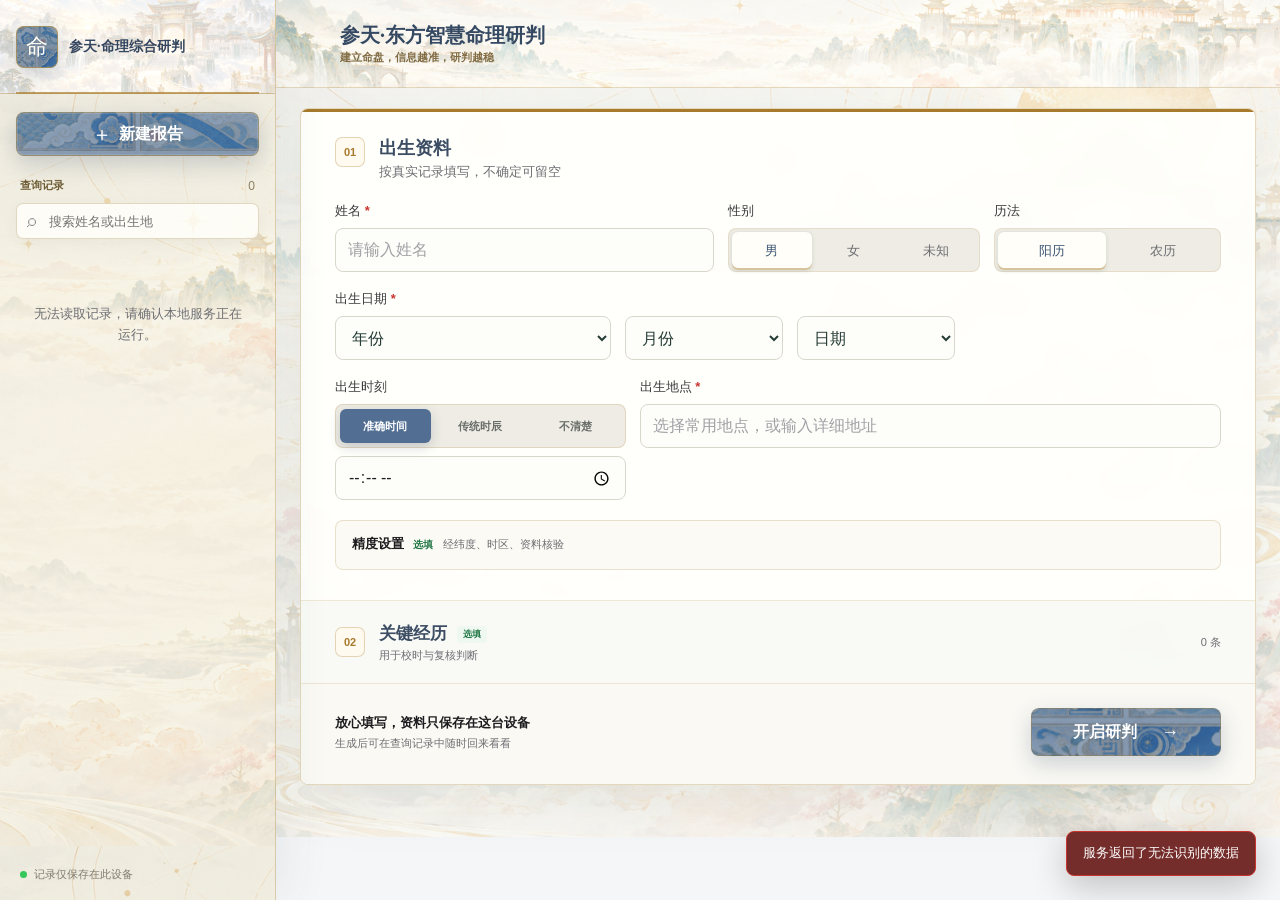
==== work/mingli-demo/index.html @ b6e47a75 "Turn the four report guides into brocade panels" ====
<!doctype html>
<html lang="zh-CN">
  <head>
    <meta charset="UTF-8" />
    <meta name="viewport" content="width=device-width, initial-scale=1.0" />
    <meta name="theme-color" content="#f7f5ee" />
    <title>参天 · 命理综合研判</title>
    <link rel="stylesheet" href="./styles.css?v=20260918-13" />
  </head>
  <body>
    <div class="app-shell">
      <aside class="history-sidebar" id="historySidebar" aria-label="查询记录">
        <div class="brand-row">
          <div class="brand-mark" aria-hidden="true">命</div>
          <strong>参天·命理综合研判</strong>
        </div>

        <button class="new-report-button" id="newReportButton" type="button">
          <span aria-hidden="true">＋</span>
          新建报告
        </button>

        <div class="history-heading">
          <h2>查询记录</h2>
          <span id="recordCount">0</span>
        </div>
        <label class="search-field">
          <span class="sr-only">搜索姓名或出生地</span>
          <span aria-hidden="true">⌕</span>
          <input id="historySearch" type="search" placeholder="搜索姓名或出生地" autocomplete="off" />
        </label>
        <div class="history-list" id="historyList" aria-live="polite"></div>
        <p class="local-note"><span class="status-dot"></span>记录仅保存在此设备</p>
      </aside>

      <main class="main-stage">
        <header class="stage-header form-mode">
          <button class="icon-button mobile-only" id="historyToggle" type="button" aria-label="打开查询记录" title="查询记录">☰</button>
          <div>
            <p class="eyebrow" id="pageEyebrow">参天·东方智慧命理研判</p>
            <h1 id="pageTitle">建立命盘，信息越准，研判越稳</h1>
          </div>
          <div class="header-actions" id="reportActions" hidden>
            <button class="secondary-button" id="editReportButton" type="button">修改资料</button>
            <button class="icon-button" id="printButton" type="button" aria-label="打印报告" title="打印报告">⎙</button>
            <button class="icon-button danger" id="deleteButton" type="button" aria-label="删除记录" title="删除记录">×</button>
          </div>
        </header>

        <section class="form-view" id="formView">
          <form id="birthForm" novalidate>
            <section class="form-section birth-section" aria-labelledby="identityHeading">
              <div class="section-heading">
                <span>01</span>
                <div>
                  <h2 id="identityHeading">出生资料</h2>
                  <p>按真实记录填写，不确定可留空</p>
                </div>
              </div>

              <div class="identity-grid">
                <label class="field full-mobile">
                  <span>姓名 <b>*</b></span>
                  <input id="name" name="name" required maxlength="40" autocomplete="name" placeholder="请输入姓名" />
                </label>

                <fieldset class="field">
                  <legend>性别</legend>
                  <div class="segmented-control">
                    <label><input type="radio" name="gender" value="male" checked /><span>男</span></label>
                    <label><input type="radio" name="gender" value="female" /><span>女</span></label>
                    <label><input type="radio" name="gender" value="unknown" /><span>未知</span></label>
                  </div>
                </fieldset>
                <fieldset class="field calendar-field">
                  <legend>历法</legend>
                  <div class="segmented-control compact">
                    <label><input type="radio" name="calendarType" value="solar" checked /><span>阳历</span></label>
                    <label><input type="radio" name="calendarType" value="lunar" /><span>农历</span></label>
                  </div>
                </fieldset>
              </div>

              <div class="birth-date-label">出生日期 <b>*</b></div>
              <div class="birth-date-grid">
                <label class="field date-part">
                  <span class="sr-only">出生年份</span>
                  <select id="year" name="year" required aria-label="出生年份">
                    <option value="">年份</option>
                  </select>
                </label>
                <label class="field date-part">
                  <span class="sr-only">出生月份</span>
                  <select id="month" name="month" required aria-label="出生月份">
                    <option value="">月份</option>
                  </select>
                </label>
                <label class="field date-part">
                  <span class="sr-only">出生日期</span>
                  <select id="day" name="day" required aria-label="出生日期">
                    <option value="">日期</option>
                  </select>
                </label>
                <label class="switch-row" id="leapMonthRow" hidden>
                  <input id="isLeapMonth" name="isLeapMonth" type="checkbox" />
                  <span class="switch" aria-hidden="true"></span>
                  <span>闰月</span>
                </label>
              </div>

              <div class="fields-grid birth-place-grid">
                <fieldset class="field time-choice-field">
                  <legend>出生时刻</legend>
                  <div class="time-mode-control">
                    <label><input type="radio" name="timeMode" value="exact" checked /><span>准确时间</span></label>
                    <label><input type="radio" name="timeMode" value="branch" /><span>传统时辰</span></label>
                    <label><input type="radio" name="timeMode" value="unknown" /><span>不清楚</span></label>
                  </div>
                  <div class="time-choice-detail">
                    <label id="exactTimeField">
                      <span class="sr-only">准确出生时间</span>
                      <input id="exactTime" type="time" aria-label="准确出生时间" />
                    </label>
                    <label id="branchTimeField" hidden>
                      <span class="sr-only">传统出生时辰</span>
                      <select id="timeBranch" aria-label="传统出生时辰">
                        <option value="">选择十二时辰</option>
                        <option value="子时">子时 · 23:00—00:59</option>
                        <option value="丑时">丑时 · 01:00—02:59</option>
                        <option value="寅时">寅时 · 03:00—04:59</option>
                        <option value="卯时">卯时 · 05:00—06:59</option>
                        <option value="辰时">辰时 · 07:00—08:59</option>
                        <option value="巳时">巳时 · 09:00—10:59</option>
                        <option value="午时">午时 · 11:00—12:59</option>
                        <option value="未时">未时 · 13:00—14:59</option>
                        <option value="申时">申时 · 15:00—16:59</option>
                        <option value="酉时">酉时 · 17:00—18:59</option>
                        <option value="戌时">戌时 · 19:00—20:59</option>
                        <option value="亥时">亥时 · 21:00—22:59</option>
                      </select>
                    </label>
                    <p id="unknownTimeHint" hidden>无需猜测，系统会按无时辰模式研判。</p>
                  </div>
                  <input id="timeText" name="timeText" type="hidden" />
                </fieldset>
                <label class="field full-mobile">
                  <span>出生地点 <b>*</b></span>
                  <input id="birthplace" name="birthplace" required maxlength="160" list="birthplaceOptions" placeholder="选择常用地点，或输入详细地址" autocomplete="off" />
                  <datalist id="birthplaceOptions"></datalist>
                  <span class="quick-place-label" id="quickPlaceLabel" hidden>常用地点</span>
                  <span class="quick-place-options" id="quickPlaceOptions"></span>
                </label>
              </div>

              <details class="precision-panel" id="precisionPanel">
                <summary>
                  <span>精度设置 <b>选填</b></span>
                  <small>经纬度、时区、资料核验</small>
                </summary>
                <div class="precision-content">
                  <div class="fields-grid three-columns">
                    <label class="field">
                      <span>经度</span>
                      <input id="longitude" name="longitude" type="number" step="0.000001" min="-180" max="180" placeholder="108.940000" />
                    </label>
                    <label class="field">
                      <span>纬度</span>
                      <input id="latitude" name="latitude" type="number" step="0.000001" min="-90" max="90" placeholder="34.340000" />
                    </label>
                    <label class="field">
                      <span>IANA 时区</span>
                      <input id="timezone" name="timezone" value="Asia/Shanghai" placeholder="Asia/Shanghai" />
                    </label>
                  </div>
                  <div class="verification-list">
                    <label class="check-row">
                      <input id="calendarVerified" name="calendarVerified" type="checkbox" />
                      <span>日期已和出生证、户籍或家人的记忆核对过</span>
                    </label>
                    <label class="check-row">
                      <input id="timeStandardVerified" name="timeStandardVerified" type="checkbox" />
                      <span>出生当年的法定时制与夏令时已核验</span>
                    </label>
                  </div>
                </div>
              </details>
            </section>

            <section class="form-section event-section">
              <details class="event-panel" id="eventPanel">
                <summary>
                  <span class="section-number">02</span>
                  <span class="event-summary-copy">
                    <strong id="eventHeading">关键经历 <em>选填</em></strong>
                    <small>用于校时与复核判断</small>
                  </span>
                  <span class="event-count" id="eventCount">0 条</span>
                </summary>
                <div class="event-panel-content">
                  <aside class="event-explainer">
                    <strong>填写某年某月发生的事实</strong>
                    <span>例如参加工作、结婚、搬家、生病或家庭变故，不需要解释原因。</span>
                  </aside>
                  <button class="secondary-button small" id="addEventButton" type="button">＋ 添加经历</button>
                  <div class="events-list" id="eventsList"></div>
                  <div class="events-empty" id="eventsEmpty">
                    <p>暂未添加</p>
                    <span>不影响生成初版报告。</span>
                  </div>
                </div>
              </details>
            </section>

            <div class="submit-bar">
              <div>
                <strong>放心填写，资料只保存在这台设备</strong>
                <span>生成后可在查询记录中随时回来看看</span>
              </div>
              <button class="primary-button" id="generateButton" type="submit">
                <span class="button-label">开启研判</span>
                <span aria-hidden="true">→</span>
              </button>
            </div>
          </form>
        </section>

        <section class="report-view" id="reportView" hidden>
          <div class="report-hero" id="reportHero"></div>
          <div class="report-layout">
            <nav class="report-index" id="reportIndex" aria-label="报告目录"></nav>
            <article class="report-content" id="reportContent"></article>
          </div>
        </section>
      </main>
    </div>

    <div class="sidebar-scrim" id="sidebarScrim" hidden></div>
    <div class="toast" id="toast" role="status" aria-live="polite" hidden></div>
    <script src="./image-library.js?v=20260918-13"></script>
    <script src="./app.js?v=20260918-13"></script>
  </body>
</html>
---- work/mingli-demo/styles.css ----
:root {
  color-scheme: light;
  --bg: #ffffff;
  --surface: #f5f5f7;
  --surface-strong: #e8e8ed;
  --ink: #1d1d1f;
  --muted: #6e6e73;
  --faint: #8e8e93;
  --line: #d2d2d7;
  --line-soft: #e5e5ea;
  --blue: #526f93;
  --blue-hover: #425c7d;
  --blue-soft: #eef3f8;
  --red: #c9342f;
  --red-soft: #fff1f0;
  --gold: #9a6b13;
  --gold-soft: #fff8e8;
  --green: #227746;
  --green-soft: #eef8f1;
  --jade: #526f93;
  --jade-deep: #425c7d;
  --jade-soft: #eef3f8;
  --divine: #526f93;
  --divine-deep: #425c7d;
  --ritual-gold: #a77a2c;
  --ritual-line: #ddcfad;
  --radius: 8px;
  --sidebar-width: 276px;
  --report-display: "Source Han Serif SC", "Noto Serif CJK SC", "Songti SC", "STSong", "SimSun", serif;
  font-family: "Microsoft YaHei UI", "PingFang SC", "Noto Sans SC", "Source Han Sans SC", -apple-system, BlinkMacSystemFont, Arial, sans-serif;
}

* {
  box-sizing: border-box;
}

html {
  scroll-behavior: smooth;
}

body {
  min-width: 320px;
  min-height: 100vh;
  margin: 0;
  color: var(--ink);
  background: var(--bg);
  font-weight: 400;
  -webkit-font-smoothing: antialiased;
  text-rendering: optimizeLegibility;
}

button,
input,
select,
textarea {
  font: inherit;
  letter-spacing: 0;
}

button {
  color: inherit;
}

button:focus-visible,
input:focus-visible,
select:focus-visible,
textarea:focus-visible,
summary:focus-visible,
a:focus-visible {
  outline: 3px solid rgba(0, 113, 227, 0.28);
  outline-offset: 2px;
}

[hidden] {
  display: none !important;
}

.sr-only {
  position: absolute;
  width: 1px;
  height: 1px;
  padding: 0;
  margin: -1px;
  overflow: hidden;
  clip: rect(0, 0, 0, 0);
  white-space: nowrap;
  border: 0;
}

.app-shell {
  display: grid;
  grid-template-columns: var(--sidebar-width) minmax(0, 1fr);
  min-height: 100vh;
}

.history-sidebar {
  position: sticky;
  top: 0;
  display: flex;
  flex-direction: column;
  width: var(--sidebar-width);
  height: 100vh;
  padding: 0 16px 18px;
  border-right: 1px solid rgba(170, 137, 70, 0.36);
  background-color: #f8f6ee;
  background-image: url("./assets/celestial-page-pattern.png");
  background-position: 56% 86px;
  background-size: auto 760px;
  background-repeat: repeat-y;
  background-blend-mode: multiply;
  box-shadow: 12px 0 42px rgba(36, 77, 68, 0.07);
  overflow: hidden;
  z-index: 20;
}

.brand-row {
  position: relative;
  display: flex;
  align-items: center;
  gap: 11px;
  min-height: 94px;
  margin: 0 -16px;
  padding: 20px 16px;
  border-bottom: 1px solid rgba(174, 138, 65, 0.46);
  background-color: rgba(250, 248, 239, 0.78);
  background-image: url("./assets/gallery/celestial-palace-01.png");
  background-position: center 45%;
  background-size: cover;
  background-blend-mode: screen;
  isolation: isolate;
}

.brand-row::after {
  position: absolute;
  right: 16px;
  bottom: -1px;
  left: 16px;
  height: 2px;
  background: #af8437;
  content: "";
  opacity: 0.72;
  z-index: -1;
}

.brand-mark {
  display: grid;
  flex: 0 0 42px;
  width: 42px;
  height: 42px;
  place-items: center;
  border-radius: 8px;
  border: 1px solid rgba(180, 148, 74, 0.72);
  color: #fffdf6;
  background-color: var(--divine);
  background-image: url("./assets/report-four-guides-brocade.png");
  background-position: center;
  background-size: 180px auto;
  background-blend-mode: soft-light;
  box-shadow: 0 7px 20px rgba(58, 79, 107, 0.26), 0 0 0 3px rgba(255, 253, 246, 0.52);
  font-family: "Kaiti SC", "STKaiti", serif;
  font-size: 22px;
  line-height: 1;
}

.brand-row strong {
  display: block;
  min-width: 0;
  color: #34455f;
  font-family: var(--report-display);
  font-size: 14px;
  font-weight: 700;
  line-height: 1.25;
  white-space: nowrap;
}

.new-report-button {
  display: flex;
  align-items: center;
  justify-content: center;
  gap: 7px;
  width: 100%;
  min-height: 44px;
  margin: 18px 0 22px;
  border: 1px solid rgba(185, 149, 77, 0.5);
  border-radius: var(--radius);
  color: #fff;
  background-color: var(--divine);
  background-image: url("./assets/report-four-guides-brocade.png");
  background-position: center 46%;
  background-size: 520px auto;
  background-blend-mode: soft-light;
  box-shadow: 0 8px 22px rgba(58, 79, 107, 0.22), 0 0 0 1px rgba(255, 255, 255, 0.12) inset;
  font-weight: 600;
  cursor: pointer;
}

.new-report-button:hover {
  background-color: var(--divine-deep);
}

.primary-button:hover {
  background: var(--blue-hover);
}

.new-report-button span {
  font-size: 20px;
  font-weight: 400;
  line-height: 1;
}

.history-heading {
  display: flex;
  align-items: center;
  justify-content: space-between;
  padding: 0 4px 10px;
}

.history-heading h2 {
  margin: 0;
  color: #6e5d35;
  font-size: 11px;
  font-weight: 650;
  text-transform: uppercase;
}

.history-heading span {
  color: #8c7e5e;
  font-size: 12px;
}

.search-field {
  position: relative;
  display: block;
  margin-bottom: 10px;
}

.search-field > span[aria-hidden] {
  position: absolute;
  top: 50%;
  left: 11px;
  color: var(--faint);
  font-size: 18px;
  transform: translateY(-54%);
  pointer-events: none;
}

.search-field input {
  width: 100%;
  height: 36px;
  padding: 0 10px 0 32px;
  border: 1px solid rgba(172, 147, 91, 0.34);
  border-radius: 7px;
  color: var(--ink);
  background: rgba(255, 255, 251, 0.82);
  box-shadow: 0 4px 14px rgba(70, 71, 56, 0.05);
  font-size: 13px;
}

.search-field input:focus {
  border-color: #4b8176;
  background: #fff;
}

.history-list {
  display: grid;
  align-content: start;
  gap: 5px;
  flex: 1;
  min-height: 0;
  overflow-y: auto;
  overscroll-behavior: contain;
}

.history-item {
  width: 100%;
  min-height: 67px;
  margin: 0;
  padding: 10px;
  border: 1px solid transparent;
  border-radius: 7px;
  text-align: left;
  background: rgba(255, 255, 252, 0.46);
  cursor: pointer;
}

.history-item:hover {
  border-color: rgba(176, 143, 76, 0.24);
  background: rgba(247, 242, 228, 0.88);
}

.history-item.active {
  color: #fff;
  border-color: rgba(185, 149, 77, 0.58);
  background-color: var(--divine);
  background-image: url("./assets/report-four-guides-brocade.png");
  background-position: center 55%;
  background-size: 520px auto;
  background-blend-mode: soft-light;
  box-shadow: 0 9px 22px rgba(58, 79, 107, 0.22);
}

.history-item-head,
.history-item-meta {
  display: flex;
  align-items: center;
  justify-content: space-between;
  gap: 8px;
}

.history-item-head strong {
  min-width: 0;
  overflow: hidden;
  font-size: 14px;
  font-weight: 620;
  text-overflow: ellipsis;
  white-space: nowrap;
}

.history-item-meta {
  margin-top: 6px;
  color: var(--muted);
  font-size: 11px;
}

.history-item.active .history-item-meta {
  color: rgba(255, 255, 255, 0.78);
}

.history-empty {
  padding: 42px 12px;
  color: var(--muted);
  text-align: center;
  font-size: 13px;
  line-height: 1.6;
}

.local-note {
  display: flex;
  align-items: center;
  gap: 7px;
  margin: 14px 4px 0;
  color: #7f7b6f;
  font-size: 11px;
}

.status-dot {
  width: 7px;
  height: 7px;
  border-radius: 50%;
  background: #34c759;
}

.main-stage {
  min-width: 0;
  background: #f5f6f8;
}

.stage-header {
  position: sticky;
  top: 0;
  display: flex;
  align-items: center;
  min-height: 88px;
  padding: 16px clamp(24px, 5vw, 72px);
  border-bottom: 1px solid rgba(210, 210, 215, 0.72);
  background: rgba(255, 255, 255, 0.94);
  backdrop-filter: saturate(180%) blur(20px);
  z-index: 10;
}

.stage-header > div:nth-child(2) {
  min-width: 0;
}

.eyebrow {
  margin: 0 0 3px;
  color: var(--muted);
  font-size: 11px;
  font-weight: 650;
  text-transform: uppercase;
}

.stage-header h1 {
  max-width: 760px;
  margin: 0;
  overflow: hidden;
  font-size: 23px;
  font-weight: 650;
  line-height: 1.2;
  text-overflow: ellipsis;
  white-space: nowrap;
}

.stage-header.form-mode {
  border-bottom-color: rgba(177, 146, 79, 0.32);
  background-color: rgba(250, 249, 244, 0.96);
  background-image: url("./assets/celestial-page-pattern.png");
  background-position: center 23%;
  background-size: 1160px auto;
}

.stage-header.form-mode .eyebrow {
  margin: 0;
  color: #354963;
  font-family: var(--report-display);
  font-size: 20px;
  font-weight: 700;
  line-height: 1.2;
}

.stage-header.form-mode h1 {
  margin-top: 4px;
  color: #806b42;
  font-family: inherit;
  font-size: 11px;
  font-weight: 600;
}

.stage-header.report-mode {
  min-height: 92px;
  border-bottom-color: rgba(173, 136, 61, 0.46);
  background-color: rgba(248, 248, 242, 0.88);
  background-image: url("./assets/gallery/celestial-palace-02.png");
  background-position: center 48%;
  background-size: cover;
  background-blend-mode: screen;
  box-shadow: 0 8px 30px rgba(39, 82, 72, 0.08);
}

.stage-header.report-mode::after {
  position: absolute;
  right: clamp(24px, 5vw, 72px);
  bottom: 0;
  left: clamp(24px, 5vw, 72px);
  height: 2px;
  background: #a77a2c;
  content: "";
  opacity: 0.68;
}

.stage-header.report-mode .eyebrow {
  display: none;
}

.stage-header.report-mode h1 {
  color: #34455f;
  font-family: var(--report-display);
  font-size: 25px;
  font-weight: 700;
  text-shadow: 0 1px 0 rgba(255, 255, 255, 0.82);
}

.header-actions {
  display: flex;
  align-items: center;
  gap: 8px;
  margin-left: auto;
  padding-left: 16px;
}

.icon-button,
.secondary-button,
.primary-button {
  border-radius: var(--radius);
  cursor: pointer;
  transition: background-color 150ms ease, border-color 150ms ease, color 150ms ease;
}

.icon-button {
  display: grid;
  flex: 0 0 38px;
  width: 38px;
  height: 38px;
  place-items: center;
  border: 1px solid var(--line);
  background: #fff;
  font-size: 19px;
  line-height: 1;
}

.icon-button:hover,
.secondary-button:hover {
  background: var(--surface);
}

.icon-button.danger:hover {
  border-color: #f0b6b3;
  color: var(--red);
  background: var(--red-soft);
}

.secondary-button {
  min-height: 38px;
  padding: 0 14px;
  border: 1px solid var(--line);
  background: #fff;
  font-size: 13px;
  font-weight: 550;
}

.secondary-button.small {
  min-height: 34px;
  padding: 0 11px;
  font-size: 12px;
}

.primary-button {
  display: inline-flex;
  align-items: center;
  justify-content: center;
  gap: 24px;
  min-width: 190px;
  min-height: 48px;
  padding: 0 18px;
  border: 0;
  color: #fff;
  background: var(--blue);
  font-weight: 620;
}

.primary-button:disabled {
  cursor: wait;
  opacity: 0.65;
}

.form-view {
  position: relative;
  width: min(1080px, calc(100% - 48px));
  margin: 0 auto;
  padding: 20px 0 52px;
  isolation: isolate;
}

.form-view::before {
  position: absolute;
  inset: 0 -36px;
  background: #fbfcfb url("./assets/celestial-page-pattern.png") center top / cover fixed no-repeat;
  opacity: 0.88;
  content: "";
  pointer-events: none;
  z-index: -1;
}

#birthForm {
  position: relative;
  border: 1px solid rgba(183, 153, 88, 0.38);
  border-radius: var(--radius);
  background: rgba(255, 255, 252, 0.92);
  backdrop-filter: blur(10px);
  box-shadow: 0 18px 54px rgba(42, 76, 67, 0.1), 0 2px 0 rgba(255, 255, 255, 0.8) inset;
  overflow: hidden;
}

#birthForm::before {
  position: absolute;
  top: 0;
  right: 0;
  left: 0;
  height: 3px;
  background: var(--ritual-gold);
  content: "";
  pointer-events: none;
}

.form-section {
  padding: 28px 34px 30px;
  border-bottom: 1px solid rgba(183, 153, 88, 0.22);
}

.form-section:first-child {
  padding-top: 28px;
}

.section-heading {
  display: grid;
  grid-template-columns: 34px minmax(0, 1fr);
  align-items: start;
  gap: 10px;
  margin-bottom: 20px;
}

.section-heading > span {
  display: grid;
  width: 30px;
  height: 30px;
  place-items: center;
  border-radius: 7px;
  border: 1px solid rgba(167, 122, 44, 0.3);
  color: var(--ritual-gold);
  background: #fffaf0;
  font-size: 11px;
  font-weight: 700;
}

.section-heading h2 {
  margin: 0;
  font-size: 18px;
  color: #3c4d64;
  font-family: var(--report-display);
  font-weight: 700;
  line-height: 1.3;
}

.section-heading p {
  margin: 3px 0 0;
  color: var(--muted);
  font-size: 13px;
  line-height: 1.45;
}

.section-heading h2 em {
  display: inline-block;
  margin-left: 7px;
  padding: 2px 6px;
  border-radius: 4px;
  color: var(--green);
  background: var(--green-soft);
  font-size: 10px;
  font-style: normal;
  font-weight: 650;
  vertical-align: 3px;
}

.section-heading.with-action {
  grid-template-columns: 34px minmax(0, 1fr) auto;
}

.fields-grid {
  display: grid;
  gap: 18px;
}

.fields-grid.two-columns {
  grid-template-columns: minmax(0, 1fr) minmax(280px, 1fr);
}

.fields-grid.three-columns {
  grid-template-columns: repeat(3, minmax(0, 1fr));
}

.field {
  display: block;
  min-width: 0;
  margin: 0;
  padding: 0;
  border: 0;
}

.field > span,
.field > legend {
  display: block;
  margin-bottom: 8px;
  padding: 0;
  color: #3a3a3c;
  font-size: 13px;
  font-weight: 550;
}

.field b {
  color: var(--red);
  font-weight: 600;
}

.field input,
.field select,
.field textarea {
  width: 100%;
  height: 44px;
  padding: 0 12px;
  border: 1px solid #d9d6cc;
  border-radius: var(--radius);
  color: var(--ink);
  background: rgba(253, 253, 249, 0.94);
  outline: 0;
}

.field textarea {
  min-height: 90px;
  padding-top: 11px;
  resize: vertical;
}

.field input:hover,
.field select:hover,
.field textarea:hover {
  border-color: #b9a875;
}

.field input:focus,
.field select:focus,
.field textarea:focus {
  border-color: var(--jade);
  box-shadow: 0 0 0 3px rgba(40, 106, 93, 0.12), 0 4px 14px rgba(40, 106, 93, 0.08);
  background: #fff;
}

.field input::placeholder,
.field textarea::placeholder {
  color: #a1a1a6;
}

.field small {
  display: block;
  margin-top: 6px;
  color: var(--faint);
  font-size: 11px;
}

.segmented-control {
  display: grid;
  grid-template-columns: repeat(3, 1fr);
  gap: 2px;
  width: 100%;
  height: 44px;
  padding: 3px;
  border-radius: var(--radius);
  border: 1px solid rgba(167, 122, 44, 0.14);
  background: #eeece4;
}

.segmented-control.compact {
  grid-template-columns: repeat(2, 1fr);
  width: 260px;
}

.segmented-control label {
  position: relative;
  min-width: 0;
  cursor: pointer;
}

.segmented-control input {
  position: absolute;
  opacity: 0;
  pointer-events: none;
}

.segmented-control span {
  display: grid;
  width: 100%;
  height: 38px;
  place-items: center;
  border-radius: 6px;
  color: var(--muted);
  font-size: 13px;
  font-weight: 550;
}

.segmented-control input:checked + span {
  color: #3c5573;
  background: #fffef9;
  box-shadow: 0 1px 4px rgba(34, 76, 67, 0.14), 0 -2px 0 rgba(167, 122, 44, 0.46) inset;
}

.segmented-control input:focus-visible + span {
  outline: 3px solid rgba(0, 113, 227, 0.28);
}

.calendar-field {
  margin-top: 0;
}

.identity-grid {
  display: grid;
  grid-template-columns: minmax(260px, 1.5fr) minmax(240px, 1fr) minmax(190px, 0.9fr);
  gap: 14px;
  align-items: end;
}

.identity-grid .segmented-control.compact {
  width: 100%;
}

.birth-date-label {
  margin-top: 18px;
  color: #3a3a3c;
  font-size: 13px;
  font-weight: 550;
}

.birth-date-label b {
  color: var(--red);
}

.birth-date-grid {
  display: grid;
  grid-template-columns: minmax(150px, 1.4fr) minmax(90px, 0.8fr) minmax(90px, 0.8fr) minmax(100px, 0.8fr);
  gap: 14px;
  align-items: end;
  width: min(620px, 100%);
  margin-top: 8px;
}

.birth-date-grid:has(#leapMonthRow[hidden]) {
  grid-template-columns: minmax(150px, 1.4fr) minmax(90px, 0.8fr) minmax(90px, 0.8fr);
}

.date-part {
  position: relative;
}

.date-part select {
  padding-right: 28px;
  color: #263c37;
}

.birth-place-grid {
  display: grid;
  grid-template-columns: minmax(230px, 0.75fr) minmax(360px, 1.5fr);
  gap: 14px;
  margin-top: 18px;
}

.time-choice-field {
  min-width: 0;
}

.time-mode-control {
  display: grid;
  grid-template-columns: repeat(3, minmax(0, 1fr));
  gap: 4px;
  padding: 4px;
  border: 1px solid rgba(167, 122, 44, 0.2);
  border-radius: var(--radius);
  background: #eeece4;
}

.time-mode-control label {
  position: relative;
  min-width: 0;
  cursor: pointer;
}

.time-mode-control input {
  position: absolute;
  opacity: 0;
  pointer-events: none;
}

.time-mode-control span {
  display: grid;
  min-height: 34px;
  place-items: center;
  border-radius: 6px;
  color: #696d69;
  font-size: 11px;
  font-weight: 600;
  white-space: nowrap;
}

.time-mode-control input:checked + span {
  color: #fff;
  background: var(--jade);
  box-shadow: 0 4px 12px rgba(58, 79, 107, 0.22);
}

.time-mode-control input:focus-visible + span {
  outline: 3px solid rgba(40, 106, 93, 0.22);
}

.time-choice-detail {
  min-height: 48px;
  margin-top: 8px;
}

.time-choice-detail label,
.time-choice-detail input,
.time-choice-detail select {
  display: block;
  width: 100%;
}

.time-choice-detail p {
  display: flex;
  min-height: 44px;
  align-items: center;
  margin: 0;
  padding: 0 12px;
  border: 1px dashed #c9bb95;
  border-radius: var(--radius);
  color: #6d6757;
  background: #fffaf0;
  font-size: 11px;
}

.quick-place-label {
  margin-top: 9px;
  margin-bottom: 5px !important;
  color: #7b725e !important;
  font-size: 10px !important;
}

.quick-place-options {
  display: flex !important;
  gap: 6px;
  margin: 0 !important;
  overflow: hidden;
}

.quick-place-button {
  min-width: 0;
  max-width: 32%;
  padding: 5px 9px;
  overflow: hidden;
  border: 1px solid #ddd2b7;
  border-radius: 6px;
  color: #596577;
  background: #fffdf6;
  cursor: pointer;
  font-size: 10px;
  text-overflow: ellipsis;
  white-space: nowrap;
}

.quick-place-button:hover {
  border-color: var(--jade);
  color: var(--jade-deep);
  background: var(--jade-soft);
}

.switch-row {
  display: flex;
  align-items: center;
  gap: 8px;
  min-height: 44px;
  color: #3a3a3c;
  font-size: 13px;
  cursor: pointer;
}

.switch-row input {
  position: absolute;
  opacity: 0;
}

.switch {
  position: relative;
  width: 38px;
  height: 22px;
  border-radius: 12px;
  background: #c7c7cc;
  transition: background-color 150ms ease;
}

.switch::after {
  position: absolute;
  top: 2px;
  left: 2px;
  width: 18px;
  height: 18px;
  border-radius: 50%;
  background: #fff;
  box-shadow: 0 1px 3px rgba(0, 0, 0, 0.22);
  content: "";
  transition: transform 150ms ease;
}

.switch-row input:checked + .switch {
  background: #34c759;
}

.switch-row input:checked + .switch::after {
  transform: translateX(16px);
}

.precision-panel {
  margin-top: 16px;
  border: 1px solid rgba(167, 122, 44, 0.2);
  border-radius: var(--radius);
  background: rgba(250, 248, 241, 0.68);
}

.precision-panel summary {
  display: flex;
  align-items: baseline;
  gap: 10px;
  min-height: 48px;
  padding: 14px 16px;
  cursor: pointer;
  list-style-position: inside;
}

.precision-panel summary span {
  font-size: 13px;
  font-weight: 600;
}

.precision-panel summary b {
  margin-left: 5px;
  color: var(--green);
  font-size: 10px;
  font-weight: 650;
}

.precision-panel summary small {
  color: var(--muted);
  font-size: 11px;
}

.precision-content {
  padding: 18px 16px 20px;
  border-top: 1px solid var(--line-soft);
}

.verification-list {
  display: grid;
  gap: 12px;
  margin-top: 18px;
}

.check-row {
  display: flex;
  align-items: flex-start;
  gap: 9px;
  color: #3a3a3c;
  font-size: 12px;
  line-height: 1.45;
}

.check-row input {
  width: 16px;
  height: 16px;
  margin: 1px 0 0;
  accent-color: var(--jade);
}

.events-list {
  display: grid;
  gap: 10px;
}

.event-section {
  padding-top: 0;
  padding-bottom: 0;
  background: rgba(247, 249, 245, 0.76);
}

.event-panel summary {
  display: grid;
  grid-template-columns: 34px minmax(0, 1fr) auto;
  align-items: center;
  gap: 10px;
  min-height: 82px;
  cursor: pointer;
  list-style: none;
}

.event-panel summary::-webkit-details-marker {
  display: none;
}

.event-panel .section-number {
  display: grid;
  width: 30px;
  height: 30px;
  place-items: center;
  border-radius: 7px;
  border: 1px solid rgba(167, 122, 44, 0.3);
  color: var(--ritual-gold);
  background: #fffaf0;
  font-size: 11px;
  font-weight: 700;
}

.event-summary-copy strong,
.event-summary-copy small {
  display: block;
}

.event-summary-copy strong {
  color: #3c4d64;
  font-family: var(--report-display);
  font-size: 17px;
  font-weight: 650;
}

.event-summary-copy strong em {
  display: inline-block;
  margin-left: 6px;
  padding: 2px 6px;
  border-radius: 4px;
  color: var(--green);
  background: var(--green-soft);
  font-size: 9px;
  font-style: normal;
  vertical-align: 2px;
}

.event-summary-copy small {
  margin-top: 3px;
  color: var(--muted);
  font-size: 11px;
}

.event-count {
  color: var(--muted);
  font-size: 11px;
  white-space: nowrap;
}

.event-panel-content {
  padding: 0 0 24px 44px;
}

.event-panel-content > .secondary-button {
  margin-bottom: 12px;
}

.event-explainer {
  display: grid;
  grid-template-columns: 92px minmax(0, 1fr);
  gap: 10px;
  margin: 0 0 14px;
  padding: 11px 13px;
  border-left: 3px solid #b9954d;
  color: #596577;
  background: #f3f7f3;
  font-size: 12px;
  line-height: 1.6;
}

.event-explainer strong {
  color: #49637f;
}

.event-row {
  display: grid;
  grid-template-columns: 138px 150px minmax(0, 1fr) 36px;
  gap: 10px;
  align-items: end;
  padding: 14px;
  border: 1px solid var(--line-soft);
  border-radius: var(--radius);
  background: #fbfbfd;
}

.event-row .field > span {
  margin-bottom: 6px;
  font-size: 11px;
}

.event-row .field input,
.event-row .field select {
  height: 38px;
  font-size: 12px;
}

.remove-event {
  display: grid;
  width: 36px;
  height: 38px;
  place-items: center;
  border: 1px solid var(--line);
  border-radius: 7px;
  color: var(--muted);
  background: #fff;
  cursor: pointer;
}

.remove-event:hover {
  border-color: #f0b6b3;
  color: var(--red);
  background: var(--red-soft);
}

.events-empty {
  padding: 20px 16px;
  border: 1px dashed var(--line);
  border-radius: var(--radius);
  text-align: center;
}

.events-empty p,
.events-empty span {
  margin: 0;
}

.events-empty p {
  font-size: 13px;
  font-weight: 600;
}

.events-empty span {
  display: block;
  margin-top: 5px;
  color: var(--muted);
  font-size: 11px;
  line-height: 1.5;
}

.submit-bar {
  display: flex;
  align-items: center;
  justify-content: space-between;
  gap: 24px;
  padding: 24px 34px 28px;
  background: rgba(250, 249, 244, 0.96);
}

.form-view .primary-button {
  background-color: var(--divine);
  background-image: url("./assets/report-four-guides-brocade.png");
  background-position: center 52%;
  background-size: 620px auto;
  background-blend-mode: soft-light;
  box-shadow: 0 8px 22px rgba(58, 79, 107, 0.24), 0 0 0 1px rgba(167, 122, 44, 0.34) inset;
}

.form-view .primary-button:hover {
  background-color: var(--divine-deep);
}

.submit-bar strong,
.submit-bar span {
  display: block;
}

.submit-bar strong {
  font-size: 13px;
  font-weight: 600;
}

.submit-bar > div > span {
  margin-top: 4px;
  color: var(--muted);
  font-size: 11px;
}

.primary-button > span:last-child {
  font-size: 18px;
}

.report-view {
  padding-bottom: 80px;
  background: #fbfcfe url("./assets/celestial-page-pattern.png") center top / 100% auto fixed repeat-y;
}

.report-hero {
  position: relative;
  padding: 38px clamp(24px, 5vw, 72px) 34px;
  color: #17242e;
  background-color: #eef7f7;
  background-image: var(--report-hero-image, url("./assets/report-overview.png"));
  background-position: var(--report-hero-position, center 52%);
  background-size: cover;
  background-repeat: no-repeat;
  overflow: hidden;
  isolation: isolate;
}

.report-hero::before {
  position: absolute;
  inset: 0;
  background: #f8fbfb;
  opacity: 0.68;
  content: "";
  pointer-events: none;
  z-index: 0;
}

.report-hero-inner {
  position: relative;
  width: min(1080px, 100%);
  margin: 0 auto;
  z-index: 1;
}

.report-status-row {
  display: flex;
  align-items: center;
  gap: 9px;
  margin-bottom: 18px;
}

.report-status-row span:last-child {
  color: #52666c;
  font-size: 12px;
}

.report-hero h2 {
  margin: 0;
  font-family: var(--report-display);
  font-size: 32px;
  font-weight: 700;
  line-height: 1.25;
}

.report-hero p {
  margin: 10px 0 0;
  color: #3c5359;
  font-size: 14px;
  line-height: 1.7;
}

.pillar-strip {
  display: grid;
  grid-template-columns: repeat(4, minmax(0, 112px));
  gap: 10px;
  margin-top: 28px;
}

.pillar-cell {
  min-height: 76px;
  padding: 10px;
  border: 1px solid rgba(46, 86, 91, 0.25);
  border-radius: 7px;
  background: rgba(255, 255, 255, 0.76);
  box-shadow: 0 4px 16px rgba(32, 67, 73, 0.08);
}

.pillar-cell span,
.pillar-cell strong {
  display: block;
}

.pillar-cell span {
  color: #64777c;
  font-size: 10px;
}

.pillar-cell strong {
  margin-top: 7px;
  color: #173f47;
  font-family: "Kaiti SC", "STKaiti", var(--report-display);
  font-size: 25px;
  font-weight: 500;
}

.report-facts {
  display: flex;
  flex-wrap: wrap;
  gap: 8px 20px;
  margin-top: 22px;
  color: #3d555b;
  font-size: 12px;
}

.report-layout {
  display: grid;
  grid-template-columns: 190px minmax(0, 760px);
  gap: clamp(36px, 6vw, 80px);
  width: min(1080px, calc(100% - 48px));
  margin: 0 auto;
  padding-top: 42px;
}

.report-index {
  position: sticky;
  top: 116px;
  align-self: start;
  display: grid;
  gap: 3px;
}

.report-index a {
  padding: 7px 9px;
  border-left: 2px solid transparent;
  color: var(--muted);
  text-decoration: none;
  font-size: 12px;
  line-height: 1.35;
}

.report-index a:hover {
  border-left-color: var(--blue);
  color: var(--blue);
  background: var(--blue-soft);
}

.report-content {
  min-width: 0;
}

.report-highlights {
  position: relative;
  margin-bottom: 32px;
  padding: 20px;
  border-top: 2px solid rgba(167, 122, 44, 0.76);
  border-bottom: 1px solid rgba(167, 122, 44, 0.3);
  background: rgba(250, 250, 245, 0.8);
  overflow: hidden;
  isolation: isolate;
}

.report-highlights::before {
  position: absolute;
  inset: 0;
  background: url("./assets/report-four-guides-brocade.png") center 46% / cover no-repeat;
  content: "";
  opacity: 0.12;
  pointer-events: none;
  z-index: -1;
}

.highlights-heading {
  display: flex;
  align-items: center;
  gap: 10px;
  margin-bottom: 14px;
}

.highlights-heading span {
  color: #3e5675;
  font-family: var(--report-display);
  font-size: 18px;
  font-weight: 700;
}

.highlights-heading small {
  color: #7c6b45;
  font-size: 11px;
}

.highlights-heading::after {
  flex: 1;
  height: 1px;
  background: rgba(167, 122, 44, 0.34);
  content: "";
}

.highlights-grid {
  counter-reset: highlight;
  display: grid;
  grid-template-columns: repeat(2, minmax(0, 1fr));
  gap: 12px;
}

.highlight-item {
  position: relative;
  min-height: 128px;
  padding: 24px 58px 22px 22px;
  border: 1px solid rgba(174, 132, 53, 0.66);
  border-radius: 5px;
  background-color: rgba(250, 248, 240, 0.7);
  background-image: url("./assets/report-four-guides-brocade.png");
  background-size: 200% auto;
  background-repeat: no-repeat;
  background-blend-mode: screen;
  box-shadow: 0 9px 24px rgba(61, 82, 107, 0.1), inset 0 0 0 4px rgba(255, 253, 245, 0.72), inset 0 0 0 5px rgba(174, 132, 53, 0.34);
  counter-increment: highlight;
  overflow: hidden;
}

.highlight-item::before {
  position: absolute;
  inset: 9px;
  border: 1px solid rgba(177, 139, 65, 0.26);
  content: "";
  pointer-events: none;
}

.highlight-item.tone-1 {
  background-position: left 21%;
}

.highlight-item.tone-2 {
  background-position: right 21%;
}

.highlight-item.tone-3 {
  background-position: left 79%;
}

.highlight-item.tone-4 {
  background-position: right 79%;
}

.highlight-item::after {
  position: absolute;
  top: 12px;
  right: 15px;
  color: rgba(151, 108, 31, 0.4);
  content: "0" counter(highlight);
  font-family: var(--report-display);
  font-size: 24px;
  font-weight: 700;
}

.highlight-item span,
.highlight-item strong {
  position: relative;
  display: block;
  z-index: 1;
}

.highlight-item span {
  margin-bottom: 7px;
  color: #657188;
  font-size: 10px;
  font-weight: 650;
}

.highlight-item strong {
  color: #34465e;
  font-family: var(--report-display);
  font-size: 15px;
  font-weight: 700;
  line-height: 1.55;
}

.foundation-panel {
  margin-bottom: 34px;
  border: 1px solid #d9e1e5;
  border-radius: 8px;
  background: #fff;
  overflow: hidden;
}

.foundation-panel summary {
  display: flex;
  align-items: center;
  justify-content: space-between;
  gap: 16px;
  min-height: 62px;
  padding: 14px 16px;
  cursor: pointer;
  list-style: none;
}

.foundation-panel summary::-webkit-details-marker {
  display: none;
}

.foundation-panel summary span,
.foundation-panel summary strong,
.foundation-panel summary small {
  display: block;
}

.foundation-panel summary strong {
  font-family: var(--report-display);
  font-size: 15px;
}

.foundation-panel summary small {
  margin-top: 3px;
  color: var(--muted);
  font-size: 10px;
}

.foundation-panel summary em {
  color: var(--blue);
  font-size: 11px;
  font-style: normal;
  white-space: nowrap;
}

.foundation-body {
  padding: 0 18px 20px;
  border-top: 1px solid #e4eaed;
}

.foundation-stats {
  display: grid;
  grid-template-columns: repeat(6, 1fr);
  gap: 8px;
  margin-top: 16px;
}

.foundation-stats div {
  padding: 12px 8px;
  border-radius: 6px;
  background: #f4f8f8;
  text-align: center;
}

.foundation-stats strong,
.foundation-stats span {
  display: block;
}

.foundation-stats strong {
  color: #174c55;
  font-size: 15px;
}

.foundation-stats span {
  margin-top: 2px;
  color: var(--muted);
  font-size: 9px;
}

.model-intro {
  margin: 0 -18px;
  padding: 20px 18px 18px;
  background: #eef7f6;
}

.model-intro span,
.model-intro strong {
  display: block;
}

.model-intro span {
  color: #4f7779;
  font-size: 9px;
  font-weight: 750;
}

.model-intro strong {
  margin-top: 5px;
  color: #183f45;
  font-family: var(--report-display);
  font-size: 18px;
}

.model-intro p,
.model-evidence > p {
  margin: 8px 0 0;
  color: #536267;
  font-size: 12px;
  line-height: 1.75;
}

.model-evidence {
  padding: 18px 0;
  border-top: 1px solid #edf0f2;
}

.model-evidence h4,
.foundation-rules h4 {
  margin: 0;
  color: #25363b;
  font-family: var(--report-display);
  font-size: 15px;
}

.model-meta-row,
.people-chips {
  display: flex;
  flex-wrap: wrap;
  gap: 7px;
  margin-top: 12px;
}

.model-meta-row span,
.people-chips span {
  padding: 5px 8px;
  border: 1px solid #dce5e6;
  border-radius: 5px;
  color: #476066;
  background: #f8fbfb;
  font-size: 10px;
}

.model-evidence > small {
  display: block;
  margin-top: 9px;
  color: var(--faint);
  font-size: 9px;
  line-height: 1.6;
}

.similar-figures {
  display: grid;
  grid-template-columns: repeat(3, 1fr);
  gap: 8px;
  margin-top: 12px;
}

.similar-figures > div {
  padding: 11px;
  border-left: 3px solid #5a9894;
  background: #f5faf9;
}

.similar-figures > div > span,
.similar-figures strong,
.similar-figures em,
.similar-figures small {
  display: block;
}

.similar-figures > div > span {
  display: flex;
  align-items: baseline;
  justify-content: space-between;
  gap: 7px;
}

.similar-figures strong {
  color: #24474b;
  font-size: 11px;
}

.similar-figures em {
  color: #5a777b;
  font-size: 8px;
  font-style: normal;
  white-space: nowrap;
}

.similar-figures small {
  margin-top: 6px;
  color: #6e7e81;
  font-size: 9px;
}

.correction-paths {
  display: grid;
  grid-template-columns: repeat(2, 1fr);
  gap: 10px;
  margin-top: 12px;
}

.correction-paths > div {
  padding: 13px;
  border: 1px solid #dfe8ea;
  border-radius: 6px;
  background: #fbfdfd;
}

.correction-paths > div > strong {
  color: #24464b;
  font-size: 12px;
}

.correction-steps {
  display: flex;
  align-items: center;
  gap: 5px;
  margin-top: 9px;
  overflow-x: auto;
}

.correction-steps span {
  flex: 0 0 auto;
  padding: 4px 6px;
  border-radius: 4px;
  color: #375c61;
  background: #eaf4f3;
  font-size: 9px;
}

.correction-steps b {
  color: #91a4a7;
  font-size: 9px;
}

.correction-paths p {
  margin: 9px 0 0;
  color: #67777a;
  font-size: 10px;
  line-height: 1.65;
}

.foundation-rules {
  display: grid;
  gap: 8px;
  padding-top: 18px;
  border-top: 1px solid #edf0f2;
}

.foundation-rules p {
  margin: 0;
  color: #55555a;
  font-size: 11px;
  line-height: 1.65;
}

.foundation-rules strong {
  margin-right: 8px;
  color: #2c2c2e;
}

.foundation-note {
  margin: 18px 0 0;
  padding: 11px 12px;
  border-left: 3px solid #d5a94c;
  color: var(--faint);
  background: #fffbf2;
  font-size: 10px;
  line-height: 1.6;
}

.report-section {
  padding: 0 0 38px;
  margin-bottom: 38px;
  border-bottom: 1px solid var(--line-soft);
  scroll-margin-top: 112px;
}

.report-section:last-of-type {
  margin-bottom: 24px;
}

.report-section-number {
  color: var(--blue);
  font-size: 11px;
  font-weight: 700;
}

.report-section h3 {
  margin: 6px 0 10px;
  color: #202f34;
  font-family: var(--report-display);
  font-size: 23px;
  font-weight: 700;
  line-height: 1.35;
}

.report-summary {
  margin: 0 0 18px;
  color: #3a3a3c;
  font-size: 16px;
  font-weight: 550;
  line-height: 1.75;
}

.technical-cue {
  display: flex;
  align-items: flex-start;
  gap: 9px;
  margin: 0 0 18px;
  padding: 9px 11px;
  border-left: 2px solid #8eb9e7;
  color: #58616b;
  background: #f6f9fc;
  font-size: 11px;
  line-height: 1.7;
}

.technical-cue strong {
  flex: 0 0 auto;
  color: #315d87;
  font-weight: 700;
}

.report-story {
  display: grid;
  gap: 13px;
  margin: 0 0 20px;
}

.report-story p {
  margin: 0;
  color: #3f3f42;
  font-size: 15px;
  line-height: 1.92;
}

.deep-insight {
  position: relative;
  margin: 22px 0;
  padding: 16px 18px 16px 20px;
  border-left: 4px solid #4d8f8d;
  color: #28333e;
  background: #eef7f6;
}

.deep-insight > span {
  display: block;
  margin-bottom: 7px;
  color: #397370;
  font-size: 10px;
  font-weight: 750;
}

.deep-insight p {
  margin: 0;
  font-family: var(--report-display);
  font-size: 15px;
  font-weight: 600;
  line-height: 1.8;
}

.section-illustration {
  margin: 22px 0 24px;
  border-radius: 8px;
  overflow: hidden;
}

.section-illustration img {
  display: block;
  width: 100%;
  aspect-ratio: 16 / 7;
  border-radius: 8px;
  object-fit: cover;
  transform: scale(var(--illustration-scale, 1));
  transition: transform 300ms ease;
}

.section-illustration figcaption {
  margin-top: 8px;
  color: #718084;
  font-family: var(--report-display);
  font-size: 11px;
  line-height: 1.6;
}

.report-list-title {
  margin: 0 0 9px;
  color: var(--muted);
  font-size: 11px;
  font-weight: 650;
  text-transform: uppercase;
}

.report-section ul {
  display: grid;
  gap: 10px;
  margin: 0;
  padding: 0;
  list-style: none;
}

.report-section li {
  position: relative;
  padding: 9px 12px 9px 27px;
  border-left: 2px solid #d7d9de;
  color: #515154;
  background: #fafafa;
  font-size: 14px;
  line-height: 1.7;
}

.report-section li::before {
  position: absolute;
  top: 10px;
  left: 13px;
  width: 5px;
  height: 5px;
  border-radius: 50%;
  background: #8e8e93;
  content: "";
}

.section-note {
  margin: 18px 0 0;
  padding: 10px 12px;
  border-left: 2px solid var(--line);
  color: var(--muted);
  background: #fafafa;
  font-size: 11px;
  line-height: 1.7;
}

.section-note strong {
  color: #59595e;
  font-weight: 650;
}

.quality-notice,
.rectification-block,
.disclosure {
  margin-bottom: 34px;
  padding: 16px 18px;
  border-radius: var(--radius);
  font-size: 12px;
  line-height: 1.7;
}

.quality-notice {
  border: 1px solid #efdfb6;
  color: #604714;
  background: var(--gold-soft);
}

.quality-notice strong,
.rectification-block strong {
  display: block;
  margin-bottom: 5px;
  font-size: 13px;
}

.candidate-grid {
  display: grid;
  grid-template-columns: repeat(6, 1fr);
  gap: 7px;
  margin-top: 12px;
}

.candidate-grid div {
  padding: 8px 5px;
  border: 1px solid #c8dfcf;
  border-radius: 6px;
  text-align: center;
  background: #fff;
}

.candidate-grid span,
.candidate-grid small {
  display: block;
}

.candidate-grid span {
  color: var(--green);
  font-weight: 700;
}

.candidate-grid small {
  margin-top: 2px;
  color: var(--muted);
  font-size: 10px;
}

.rectification-block {
  border: 1px solid #c8dfcf;
  color: #225f3a;
  background: var(--green-soft);
}

.disclosure {
  color: var(--muted);
  background: var(--surface);
}

.toast {
  position: fixed;
  right: 24px;
  bottom: 24px;
  max-width: min(380px, calc(100vw - 32px));
  padding: 12px 16px;
  border: 1px solid #3a3a3c;
  border-radius: var(--radius);
  color: #fff;
  background: #2c2c2e;
  box-shadow: 0 10px 35px rgba(0, 0, 0, 0.22);
  font-size: 13px;
  line-height: 1.45;
  z-index: 60;
}

.toast.error {
  border-color: var(--red);
  background: #742d2a;
}

.mobile-only {
  display: none;
}

.sidebar-scrim {
  position: fixed;
  inset: 0;
  background: rgba(0, 0, 0, 0.35);
  z-index: 15;
}

@media (max-width: 940px) {
  .app-shell {
    display: block;
  }

  .history-sidebar {
    position: fixed;
    left: 0;
    transform: translateX(-100%);
    transition: transform 180ms ease;
  }

  .history-sidebar.open {
    transform: translateX(0);
  }

  .mobile-only {
    display: grid;
    margin-right: 12px;
  }

  .stage-header {
    padding-right: 24px;
    padding-left: 24px;
  }

  .report-layout {
    grid-template-columns: 150px minmax(0, 1fr);
    gap: 30px;
  }
}

@media (max-width: 720px) {
  .stage-header {
    min-height: 72px;
    padding: 12px 16px;
  }

  .stage-header h1 {
    max-width: calc(100vw - 144px);
    font-size: 18px;
  }

  .stage-header.form-mode h1 {
    max-width: calc(100vw - 82px);
    font-size: 10px;
  }

  .stage-header.form-mode .eyebrow {
    max-width: calc(100vw - 82px);
    font-size: 16px;
  }

  .stage-header.report-mode {
    min-height: 76px;
  }

  .stage-header.report-mode h1 {
    max-width: calc(100vw - 144px);
    font-size: 18px;
  }

  .eyebrow {
    font-size: 10px;
  }

  .header-actions .secondary-button {
    display: none;
  }

  .header-actions {
    gap: 6px;
    padding-left: 8px;
  }

  .icon-button {
    flex-basis: 36px;
    width: 36px;
    height: 36px;
  }

  .form-view {
    width: calc(100% - 32px);
    padding: 12px 0 86px;
  }

  #birthForm {
    backdrop-filter: none;
  }

  .form-view::before {
    right: 0;
    left: 0;
    background-attachment: scroll;
  }

  .report-view {
    background-size: auto 900px;
    background-attachment: scroll;
  }

  .form-section {
    padding: 24px 18px 28px;
  }

  .section-heading,
  .section-heading.with-action {
    grid-template-columns: 32px minmax(0, 1fr);
  }

  .section-heading.with-action .secondary-button {
    grid-column: 2;
    justify-self: start;
    margin-top: 5px;
  }

  .fields-grid.three-columns,
  .birth-place-grid {
    grid-template-columns: 1fr 1fr;
  }

  .identity-grid {
    grid-template-columns: 1fr 1fr;
  }

  .identity-grid > .full-mobile {
    grid-column: 1 / -1;
  }

  .birth-date-grid,
  .birth-date-grid:has(#leapMonthRow[hidden]) {
    grid-template-columns: minmax(0, 1.4fr) minmax(0, 0.8fr) minmax(0, 0.8fr);
    gap: 8px;
    width: 100%;
  }

  .birth-date-grid .switch-row {
    grid-column: 1 / -1;
  }

  .birth-place-grid .full-mobile {
    grid-column: 1 / -1;
  }

  .event-explainer {
    grid-template-columns: 1fr;
    margin-left: 0;
  }

  .event-panel-content {
    padding-left: 0;
  }

  .segmented-control.compact {
    width: 100%;
  }

  .event-row {
    grid-template-columns: 1fr 1fr 36px;
  }

  .event-row .event-summary {
    grid-column: 1 / 3;
    grid-row: 2;
  }

  .event-row .remove-event {
    grid-column: 3;
    grid-row: 1 / 3;
    align-self: stretch;
    height: auto;
  }

  .submit-bar {
    position: fixed;
    right: 0;
    bottom: 0;
    left: 0;
    align-items: stretch;
    flex-direction: column;
    padding: 8px 16px;
    border-top: 1px solid var(--line-soft);
    box-shadow: 0 -8px 24px rgba(36, 42, 52, 0.08);
    z-index: 35;
  }

  .submit-bar > div {
    display: none;
  }

  .primary-button {
    width: 100%;
  }

  .report-hero {
    padding: 22px 16px 24px;
  }

  .report-hero h2 {
    font-size: 23px;
  }

  .pillar-strip {
    grid-template-columns: repeat(4, 1fr);
    gap: 6px;
    margin-top: 20px;
  }

  .pillar-cell {
    min-height: 62px;
    padding: 8px 6px;
  }

  .pillar-cell strong {
    font-size: 20px;
  }

  .report-layout {
    display: block;
    width: calc(100% - 32px);
    padding-top: 24px;
  }

  .highlights-grid {
    grid-template-columns: repeat(2, minmax(0, 1fr));
  }

  .highlight-item {
    min-height: 116px;
    padding: 19px 42px 17px 17px;
  }

  .foundation-stats {
    grid-template-columns: repeat(2, 1fr);
  }

  .foundation-body {
    padding-right: 14px;
    padding-left: 14px;
  }

  .model-intro {
    margin-right: -14px;
    margin-left: -14px;
    padding-right: 14px;
    padding-left: 14px;
  }

  .similar-figures,
  .correction-paths {
    grid-template-columns: 1fr;
  }

  .correction-steps {
    padding-bottom: 3px;
  }

  .report-section h3 {
    font-size: 21px;
  }

  .report-summary {
    font-size: 15px;
  }

  .report-story p {
    font-size: 14px;
  }

  .report-index {
    display: flex;
    position: static;
    gap: 4px;
    margin-bottom: 30px;
    padding-bottom: 7px;
    overflow-x: auto;
  }

  .report-index a {
    flex: 0 0 auto;
    border: 1px solid var(--line);
    border-radius: 6px;
    white-space: nowrap;
  }

  .candidate-grid {
    grid-template-columns: repeat(4, 1fr);
  }
}

@media (max-width: 430px) {
  .history-sidebar {
    width: min(86vw, 310px);
  }

  .fields-grid.two-columns,
  .fields-grid.three-columns,
  .birth-place-grid {
    grid-template-columns: 1fr;
  }

  .identity-grid {
    grid-template-columns: 1fr 1fr;
  }

  .identity-grid > .full-mobile {
    grid-column: 1 / -1;
  }

  .birth-date-grid,
  .birth-date-grid:has(#leapMonthRow[hidden]) {
    grid-template-columns: minmax(0, 1.4fr) minmax(0, 0.8fr) minmax(0, 0.8fr);
  }

  .birth-place-grid .full-mobile {
    grid-column: auto;
  }

  .event-row {
    grid-template-columns: 1fr 36px;
  }

  .event-row .field {
    grid-column: 1;
  }

  .event-row .event-summary {
    grid-column: 1;
    grid-row: auto;
  }

  .event-row .remove-event {
    grid-column: 2;
    grid-row: 1 / 4;
  }

  .candidate-grid {
    grid-template-columns: repeat(3, 1fr);
  }
}

@media print {
  .history-sidebar,
  .stage-header,
  .report-index,
  .sidebar-scrim,
  .toast {
    display: none !important;
  }

  .app-shell,
  .main-stage,
  .report-view {
    display: block;
    padding: 0;
  }

  .report-hero {
    padding: 24px;
    color: #000;
    background: #fff;
    border-bottom: 2px solid #000;
  }

  .pillar-cell {
    border-color: #777;
    color: #000;
    background: #fff;
  }

  .pillar-cell span,
  .report-status-row span:last-child,
  .report-hero p,
  .report-facts {
    color: #444;
  }

  .report-layout {
    display: block;
    width: 100%;
    padding: 24px;
  }

  .report-section {
    break-inside: avoid;
  }
}
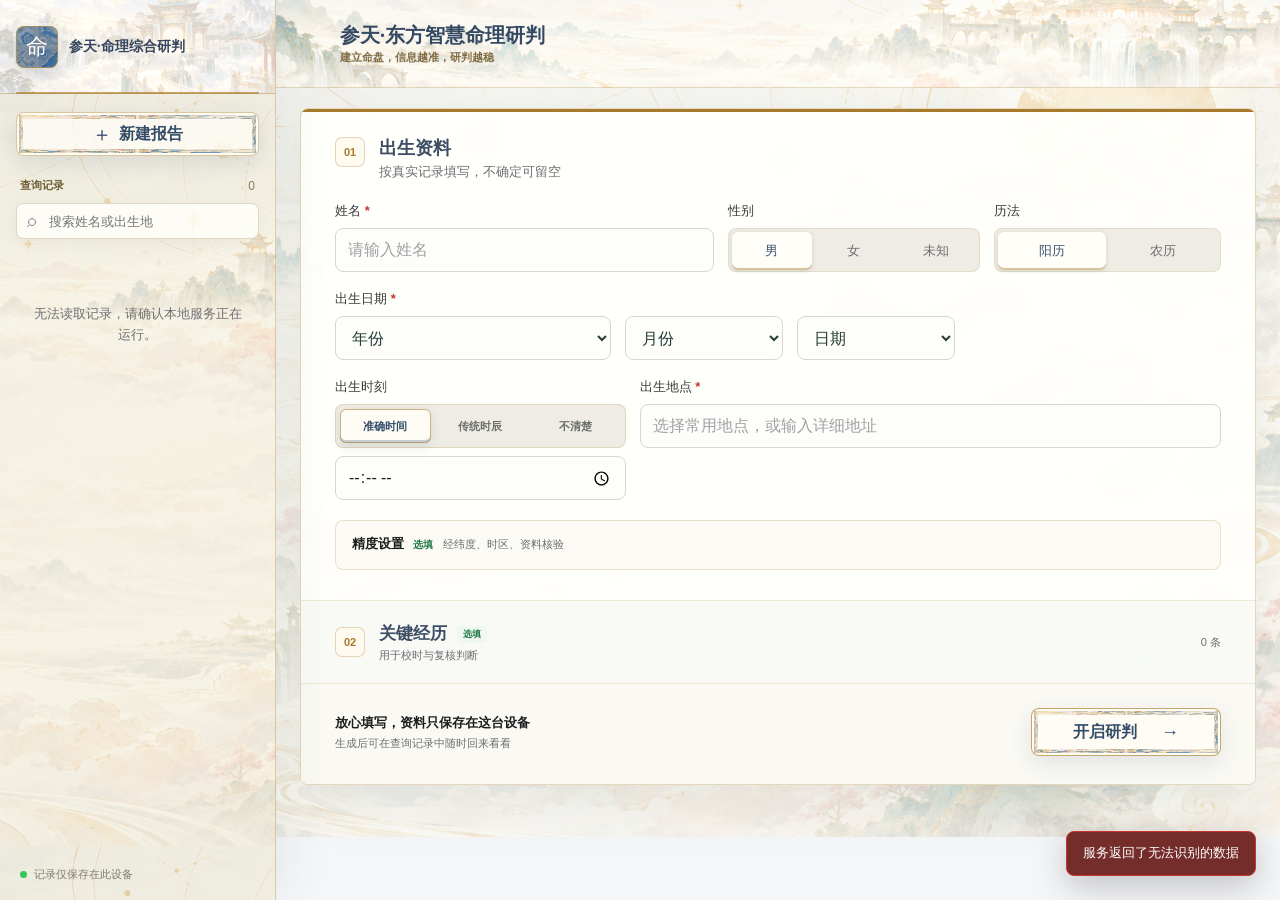
==== commit 44bb0722: "Frame actions with celestial brocade borders" ====
--- a/work/mingli-demo/index.html
+++ b/work/mingli-demo/index.html
@@ -5,7 +5,7 @@
     <meta name="viewport" content="width=device-width, initial-scale=1.0" />
     <meta name="theme-color" content="#f7f5ee" />
     <title>参天 · 命理综合研判</title>
-    <link rel="stylesheet" href="./styles.css?v=20260918-13" />
+    <link rel="stylesheet" href="./styles.css?v=20260918-14" />
   </head>
   <body>
     <div class="app-shell">
@@ -236,7 +236,7 @@
 
     <div class="sidebar-scrim" id="sidebarScrim" hidden></div>
     <div class="toast" id="toast" role="status" aria-live="polite" hidden></div>
-    <script src="./image-library.js?v=20260918-13"></script>
-    <script src="./app.js?v=20260918-13"></script>
+    <script src="./image-library.js?v=20260918-14"></script>
+    <script src="./app.js?v=20260918-14"></script>
   </body>
 </html>
--- a/work/mingli-demo/styles.css
+++ b/work/mingli-demo/styles.css
@@ -174,6 +174,7 @@
 }
 
 .new-report-button {
+  position: relative;
   display: flex;
   align-items: center;
   justify-content: center;
@@ -183,19 +184,30 @@
   margin: 18px 0 22px;
   border: 1px solid rgba(185, 149, 77, 0.5);
   border-radius: var(--radius);
-  color: #fff;
-  background-color: var(--divine);
-  background-image: url("./assets/report-four-guides-brocade.png");
-  background-position: center 46%;
-  background-size: 520px auto;
-  background-blend-mode: soft-light;
-  box-shadow: 0 8px 22px rgba(58, 79, 107, 0.22), 0 0 0 1px rgba(255, 255, 255, 0.12) inset;
+  color: #344c68;
+  background: rgba(255, 253, 246, 0.76);
+  box-shadow: 0 8px 22px rgba(58, 79, 107, 0.12), inset 0 0 0 3px rgba(255, 253, 246, 0.72);
   font-weight: 600;
   cursor: pointer;
 }
 
 .new-report-button:hover {
-  background-color: var(--divine-deep);
+  color: #273f5d;
+  background: rgba(246, 241, 226, 0.94);
+}
+
+.new-report-button::before,
+.form-view .primary-button::before,
+.history-item.active::before {
+  position: absolute;
+  inset: 2px;
+  border: 4px solid transparent;
+  border-image-source: url("./assets/report-four-guides-brocade.png");
+  border-image-slice: 24%;
+  border-image-width: 4px;
+  content: "";
+  opacity: 0.78;
+  pointer-events: none;
 }
 
 .primary-button:hover {
@@ -289,14 +301,11 @@
 }
 
 .history-item.active {
-  color: #fff;
+  position: relative;
+  color: #334b67;
   border-color: rgba(185, 149, 77, 0.58);
-  background-color: var(--divine);
-  background-image: url("./assets/report-four-guides-brocade.png");
-  background-position: center 55%;
-  background-size: 520px auto;
-  background-blend-mode: soft-light;
-  box-shadow: 0 9px 22px rgba(58, 79, 107, 0.22);
+  background: rgba(255, 253, 247, 0.82);
+  box-shadow: 0 9px 22px rgba(58, 79, 107, 0.12), inset 0 0 0 3px rgba(255, 253, 246, 0.72);
 }
 
 .history-item-head,
@@ -323,7 +332,7 @@
 }
 
 .history-item.active .history-item-meta {
-  color: rgba(255, 255, 255, 0.78);
+  color: #667286;
 }
 
 .history-empty {
@@ -849,9 +858,9 @@
 }
 
 .time-mode-control input:checked + span {
-  color: #fff;
-  background: var(--jade);
-  box-shadow: 0 4px 12px rgba(58, 79, 107, 0.22);
+  color: #314a67;
+  background: rgba(255, 253, 247, 0.94);
+  box-shadow: 0 4px 12px rgba(58, 79, 107, 0.12), inset 0 0 0 1px rgba(175, 132, 52, 0.62), inset 0 -3px 0 rgba(82, 111, 147, 0.34);
 }
 
 .time-mode-control input:focus-visible + span {
@@ -1198,16 +1207,22 @@
 }
 
 .form-view .primary-button {
-  background-color: var(--divine);
-  background-image: url("./assets/report-four-guides-brocade.png");
-  background-position: center 52%;
-  background-size: 620px auto;
-  background-blend-mode: soft-light;
-  box-shadow: 0 8px 22px rgba(58, 79, 107, 0.24), 0 0 0 1px rgba(167, 122, 44, 0.34) inset;
+  position: relative;
+  border: 1px solid rgba(174, 132, 53, 0.72);
+  color: #344c68;
+  background: rgba(255, 253, 246, 0.84);
+  box-shadow: 0 8px 22px rgba(58, 79, 107, 0.13), inset 0 0 0 3px rgba(255, 253, 246, 0.72);
 }
 
 .form-view .primary-button:hover {
-  background-color: var(--divine-deep);
+  color: #273f5d;
+  background: rgba(246, 241, 226, 0.96);
+}
+
+.form-view .primary-button > span,
+.new-report-button > span {
+  position: relative;
+  z-index: 1;
 }
 
 .submit-bar strong,
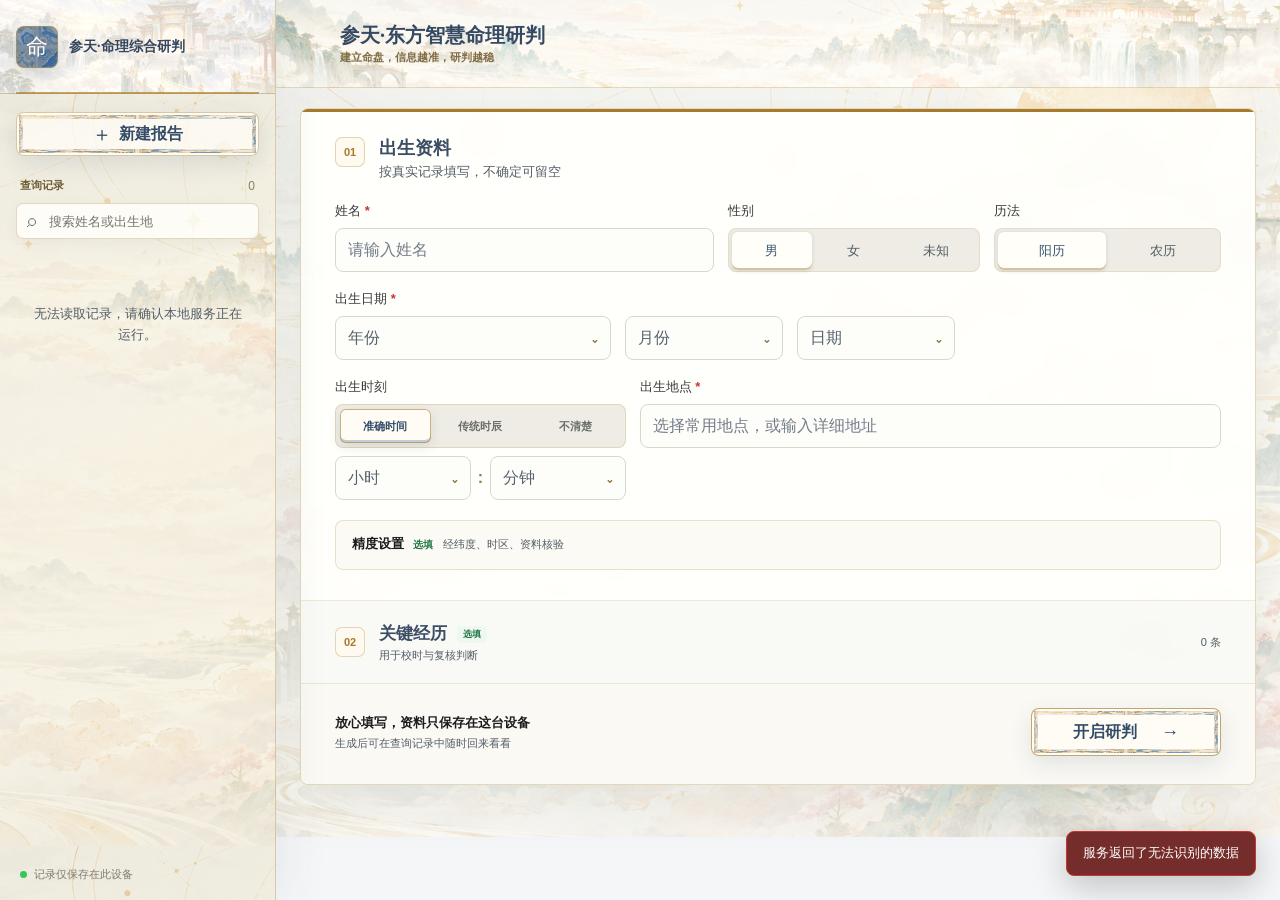
==== commit 29789978: "Polish guided choices and prevent repeated report images" ====
--- a/work/mingli-demo/index.html
+++ b/work/mingli-demo/index.html
@@ -5,7 +5,7 @@
     <meta name="viewport" content="width=device-width, initial-scale=1.0" />
     <meta name="theme-color" content="#f7f5ee" />
     <title>参天 · 命理综合研判</title>
-    <link rel="stylesheet" href="./styles.css?v=20260918-14" />
+    <link rel="stylesheet" href="./styles.css?v=20260918-15" />
   </head>
   <body>
     <div class="app-shell">
@@ -42,7 +42,6 @@
           </div>
           <div class="header-actions" id="reportActions" hidden>
             <button class="secondary-button" id="editReportButton" type="button">修改资料</button>
-            <button class="icon-button" id="printButton" type="button" aria-label="打印报告" title="打印报告">⎙</button>
             <button class="icon-button danger" id="deleteButton" type="button" aria-label="删除记录" title="删除记录">×</button>
           </div>
         </header>
@@ -85,19 +84,19 @@
               <div class="birth-date-grid">
                 <label class="field date-part">
                   <span class="sr-only">出生年份</span>
-                  <select id="year" name="year" required aria-label="出生年份">
+                  <select id="year" name="year" required aria-label="出生年份" data-choice-title="选择出生年份">
                     <option value="">年份</option>
                   </select>
                 </label>
                 <label class="field date-part">
                   <span class="sr-only">出生月份</span>
-                  <select id="month" name="month" required aria-label="出生月份">
+                  <select id="month" name="month" required aria-label="出生月份" data-choice-title="选择出生月份">
                     <option value="">月份</option>
                   </select>
                 </label>
                 <label class="field date-part">
                   <span class="sr-only">出生日期</span>
-                  <select id="day" name="day" required aria-label="出生日期">
+                  <select id="day" name="day" required aria-label="出生日期" data-choice-title="选择出生日期">
                     <option value="">日期</option>
                   </select>
                 </label>
@@ -119,11 +118,20 @@
                   <div class="time-choice-detail">
                     <label id="exactTimeField">
                       <span class="sr-only">准确出生时间</span>
-                      <input id="exactTime" type="time" aria-label="准确出生时间" />
+                      <span class="exact-time-selects">
+                        <select id="exactHour" aria-label="出生小时" data-choice-title="选择出生小时">
+                          <option value="">小时</option>
+                        </select>
+                        <i aria-hidden="true">:</i>
+                        <select id="exactMinute" aria-label="出生分钟" data-choice-title="选择出生分钟">
+                          <option value="">分钟</option>
+                        </select>
+                      </span>
+                      <input id="exactTime" type="hidden" />
                     </label>
                     <label id="branchTimeField" hidden>
                       <span class="sr-only">传统出生时辰</span>
-                      <select id="timeBranch" aria-label="传统出生时辰">
+                      <select id="timeBranch" aria-label="传统出生时辰" data-choice-title="选择传统时辰">
                         <option value="">选择十二时辰</option>
                         <option value="子时">子时 · 23:00—00:59</option>
                         <option value="丑时">丑时 · 01:00—02:59</option>
@@ -235,8 +243,24 @@
     </div>
 
     <div class="sidebar-scrim" id="sidebarScrim" hidden></div>
+    <dialog class="choice-dialog" id="choiceDialog" aria-labelledby="choiceDialogTitle">
+      <div class="choice-dialog-shell">
+        <header>
+          <div>
+            <small>参天 · 东方智慧</small>
+            <h2 id="choiceDialogTitle">请选择</h2>
+          </div>
+          <button class="choice-dialog-close" id="choiceDialogClose" type="button" aria-label="关闭选择页" title="关闭">×</button>
+        </header>
+        <label class="choice-dialog-search" id="choiceDialogSearch" hidden>
+          <span aria-hidden="true">⌕</span>
+          <input id="choiceSearchInput" type="search" placeholder="输入数字快速查找" autocomplete="off" />
+        </label>
+        <div class="choice-options" id="choiceOptions"></div>
+      </div>
+    </dialog>
     <div class="toast" id="toast" role="status" aria-live="polite" hidden></div>
-    <script src="./image-library.js?v=20260918-14"></script>
-    <script src="./app.js?v=20260918-14"></script>
+    <script src="./image-library.js?v=20260918-15"></script>
+    <script src="./app.js?v=20260918-15"></script>
   </body>
 </html>
--- a/work/mingli-demo/styles.css
+++ b/work/mingli-demo/styles.css
@@ -4,8 +4,8 @@
   --surface: #f5f5f7;
   --surface-strong: #e8e8ed;
   --ink: #1d1d1f;
-  --muted: #6e6e73;
-  --faint: #8e8e93;
+  --muted: #555d68;
+  --faint: #707985;
   --line: #d2d2d7;
   --line-soft: #e5e5ea;
   --blue: #526f93;
@@ -705,7 +705,59 @@
 
 .field input::placeholder,
 .field textarea::placeholder {
-  color: #a1a1a6;
+  color: #737d89;
+}
+
+.choice-native-select {
+  position: absolute !important;
+  width: 1px !important;
+  height: 1px !important;
+  margin: 0 !important;
+  padding: 0 !important;
+  opacity: 0;
+  pointer-events: none;
+}
+
+.choice-trigger {
+  display: flex;
+  width: 100%;
+  height: 44px;
+  align-items: center;
+  justify-content: space-between;
+  gap: 10px;
+  padding: 0 12px;
+  overflow: hidden;
+  border: 1px solid #d9d6cc;
+  border-radius: var(--radius);
+  color: #59636e;
+  background: rgba(253, 253, 249, 0.94);
+  cursor: pointer;
+  text-align: left;
+}
+
+.choice-trigger:hover,
+.choice-trigger:focus-visible {
+  border-color: #ac8a49;
+  background: #fffef9;
+  box-shadow: 0 0 0 3px rgba(174, 132, 53, 0.1);
+}
+
+.choice-trigger span {
+  min-width: 0;
+  overflow: hidden;
+  text-overflow: ellipsis;
+  white-space: nowrap;
+}
+
+.choice-trigger b {
+  flex: 0 0 auto;
+  color: #8c713f;
+  font-size: 13px;
+  font-weight: 700;
+}
+
+.choice-trigger.has-value {
+  color: #263b55;
 }
 
 .field small {
@@ -877,6 +929,20 @@
 .time-choice-detail select {
   display: block;
   width: 100%;
+}
+
+.exact-time-selects {
+  display: grid !important;
+  grid-template-columns: minmax(0, 1fr) auto minmax(0, 1fr);
+  align-items: center;
+  gap: 7px;
+}
+
+.exact-time-selects i {
+  color: #9a7938;
+  font-size: 16px;
+  font-style: normal;
+  font-weight: 700;
 }
 
 .time-choice-detail p {
@@ -2020,6 +2086,158 @@
   background: var(--surface);
 }
 
+.choice-dialog {
+  width: min(560px, calc(100vw - 32px));
+  max-height: min(720px, calc(100vh - 32px));
+  padding: 0;
+  border: 1px solid rgba(172, 130, 49, 0.78);
+  border-radius: 8px;
+  color: var(--ink);
+  background: transparent;
+  box-shadow: 0 30px 90px rgba(28, 42, 61, 0.28);
+  overflow: hidden;
+}
+
+.choice-dialog::backdrop {
+  background: rgba(22, 31, 43, 0.48);
+  backdrop-filter: blur(5px);
+}
+
+.choice-dialog-shell {
+  position: relative;
+  display: flex;
+  max-height: min(718px, calc(100vh - 34px));
+  flex-direction: column;
+  padding: 18px;
+  background-color: rgba(251, 249, 241, 0.97);
+  background-image: url("./assets/celestial-page-pattern.png");
+  background-position: center top;
+  background-size: 760px auto;
+  isolation: isolate;
+}
+
+.choice-dialog-shell::before {
+  position: absolute;
+  inset: 5px;
+  border: 4px solid transparent;
+  border-image-source: url("./assets/report-four-guides-brocade.png");
+  border-image-slice: 24%;
+  border-image-width: 4px;
+  content: "";
+  opacity: 0.7;
+  pointer-events: none;
+  z-index: -1;
+}
+
+.choice-dialog header {
+  display: flex;
+  align-items: center;
+  justify-content: space-between;
+  gap: 16px;
+  padding: 8px 8px 14px;
+  border-bottom: 1px solid rgba(172, 130, 49, 0.32);
+}
+
+.choice-dialog header small,
+.choice-dialog header h2 {
+  display: block;
+  margin: 0;
+}
+
+.choice-dialog header small {
+  color: #826b3f;
+  font-size: 10px;
+}
+
+.choice-dialog header h2 {
+  margin-top: 3px;
+  color: #304661;
+  font-family: var(--report-display);
+  font-size: 21px;
+  line-height: 1.25;
+}
+
+.choice-dialog-close {
+  display: grid;
+  flex: 0 0 36px;
+  width: 36px;
+  height: 36px;
+  place-items: center;
+  border: 1px solid rgba(172, 130, 49, 0.38);
+  border-radius: 7px;
+  color: #4b586a;
+  background: rgba(255, 254, 249, 0.84);
+  cursor: pointer;
+  font-size: 19px;
+}
+
+.choice-dialog-search {
+  position: relative;
+  display: block;
+  margin: 14px 8px 0;
+}
+
+.choice-dialog-search span {
+  position: absolute;
+  top: 50%;
+  left: 12px;
+  color: #7a8490;
+  transform: translateY(-54%);
+  pointer-events: none;
+}
+
+.choice-dialog-search input {
+  width: 100%;
+  height: 42px;
+  padding: 0 12px 0 34px;
+  border: 1px solid rgba(172, 130, 49, 0.35);
+  border-radius: 7px;
+  color: #253b56;
+  background: rgba(255, 254, 250, 0.88);
+  outline: 0;
+}
+
+.choice-dialog-search input:focus {
+  border-color: #526f93;
+  box-shadow: 0 0 0 3px rgba(82, 111, 147, 0.12);
+}
+
+.choice-options {
+  display: grid;
+  grid-template-columns: repeat(auto-fit, minmax(112px, 1fr));
+  gap: 8px;
+  min-height: 0;
+  margin-top: 14px;
+  padding: 0 8px 8px;
+  overflow-y: auto;
+  overscroll-behavior: contain;
+}
+
+.choice-option {
+  min-height: 44px;
+  padding: 8px 10px;
+  border: 1px solid rgba(128, 139, 151, 0.3);
+  border-radius: 6px;
+  color: #35465b;
+  background: rgba(255, 254, 250, 0.76);
+  cursor: pointer;
+  font-size: 13px;
+  line-height: 1.35;
+}
+
+.choice-option:hover {
+  border-color: rgba(172, 130, 49, 0.7);
+  background: #fffaf0;
+}
+
+.choice-option.selected {
+  border-color: rgba(172, 130, 49, 0.84);
+  color: #273f5d;
+  background: rgba(242, 237, 221, 0.94);
+  box-shadow: inset 0 0 0 3px rgba(255, 253, 246, 0.82), 0 4px 12px rgba(58, 79, 107, 0.1);
+  font-weight: 700;
+}
+
 .toast {
   position: fixed;
   right: 24px;
@@ -2110,8 +2328,23 @@
   }
 
   .stage-header.report-mode h1 {
-    max-width: calc(100vw - 144px);
+    max-width: calc(100vw - 104px);
     font-size: 18px;
+  }
+
+  .choice-dialog {
+    width: calc(100vw - 20px);
+    max-height: calc(100vh - 20px);
+  }
+
+  .choice-dialog-shell {
+    max-height: calc(100vh - 22px);
+    padding: 14px 10px;
+  }
+
+  .choice-options {
+    grid-template-columns: repeat(auto-fit, minmax(92px, 1fr));
+    gap: 7px;
   }
 
   .eyebrow {
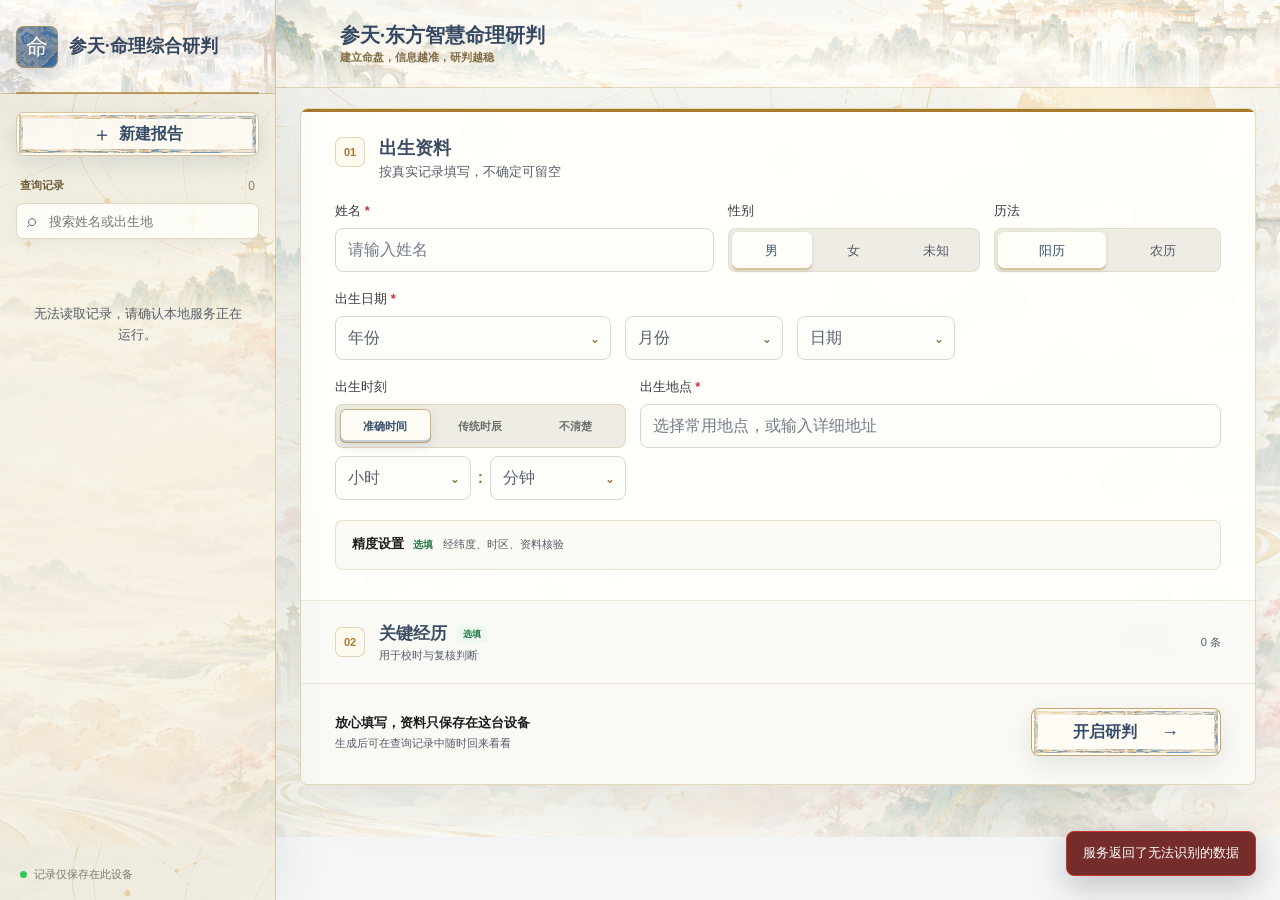
==== commit f44e3850: "Move report deletion into history list" ====
--- a/work/mingli-demo/index.html
+++ b/work/mingli-demo/index.html
@@ -5,7 +5,7 @@
     <meta name="viewport" content="width=device-width, initial-scale=1.0" />
     <meta name="theme-color" content="#f7f5ee" />
     <title>参天 · 命理综合研判</title>
-    <link rel="stylesheet" href="./styles.css?v=20260918-15" />
+    <link rel="stylesheet" href="./styles.css?v=20260918-16" />
   </head>
   <body>
     <div class="app-shell">
@@ -42,7 +42,6 @@
           </div>
           <div class="header-actions" id="reportActions" hidden>
             <button class="secondary-button" id="editReportButton" type="button">修改资料</button>
-            <button class="icon-button danger" id="deleteButton" type="button" aria-label="删除记录" title="删除记录">×</button>
           </div>
         </header>
 
@@ -261,6 +260,6 @@
     </dialog>
     <div class="toast" id="toast" role="status" aria-live="polite" hidden></div>
     <script src="./image-library.js?v=20260918-15"></script>
-    <script src="./app.js?v=20260918-15"></script>
+    <script src="./app.js?v=20260918-16"></script>
   </body>
 </html>
--- a/work/mingli-demo/styles.css
+++ b/work/mingli-demo/styles.css
@@ -167,9 +167,9 @@
   min-width: 0;
   color: #34455f;
   font-family: var(--report-display);
-  font-size: 14px;
+  font-size: 18px;
   font-weight: 700;
-  line-height: 1.25;
+  line-height: 1.2;
   white-space: nowrap;
 }
 
@@ -284,15 +284,17 @@
 }
 
 .history-item {
+  position: relative;
+  display: grid;
+  grid-template-columns: minmax(0, 1fr) 30px;
+  align-items: stretch;
   width: 100%;
   min-height: 67px;
   margin: 0;
-  padding: 10px;
   border: 1px solid transparent;
   border-radius: 7px;
-  text-align: left;
   background: rgba(255, 255, 252, 0.46);
-  cursor: pointer;
+  overflow: hidden;
 }
 
 .history-item:hover {
@@ -301,11 +303,40 @@
 }
 
 .history-item.active {
-  position: relative;
   color: #334b67;
   border-color: rgba(185, 149, 77, 0.58);
   background: rgba(255, 253, 247, 0.82);
   box-shadow: 0 9px 22px rgba(58, 79, 107, 0.12), inset 0 0 0 3px rgba(255, 253, 246, 0.72);
+}
+
+.history-item-open {
+  min-width: 0;
+  padding: 10px 5px 10px 10px;
+  border: 0;
+  color: inherit;
+  background: transparent;
+  cursor: pointer;
+  text-align: left;
+}
+
+.history-item-delete {
+  align-self: center;
+  width: 28px;
+  height: 36px;
+  padding: 0;
+  border: 0;
+  border-left: 1px solid rgba(133, 114, 77, 0.18);
+  color: #7d7165;
+  background: transparent;
+  cursor: pointer;
+  font-size: 17px;
+  line-height: 1;
+}
+
+.history-item-delete:hover,
+.history-item-delete:focus-visible {
+  color: #7d302e;
+  background: rgba(148, 59, 55, 0.08);
 }
 
 .history-item-head,
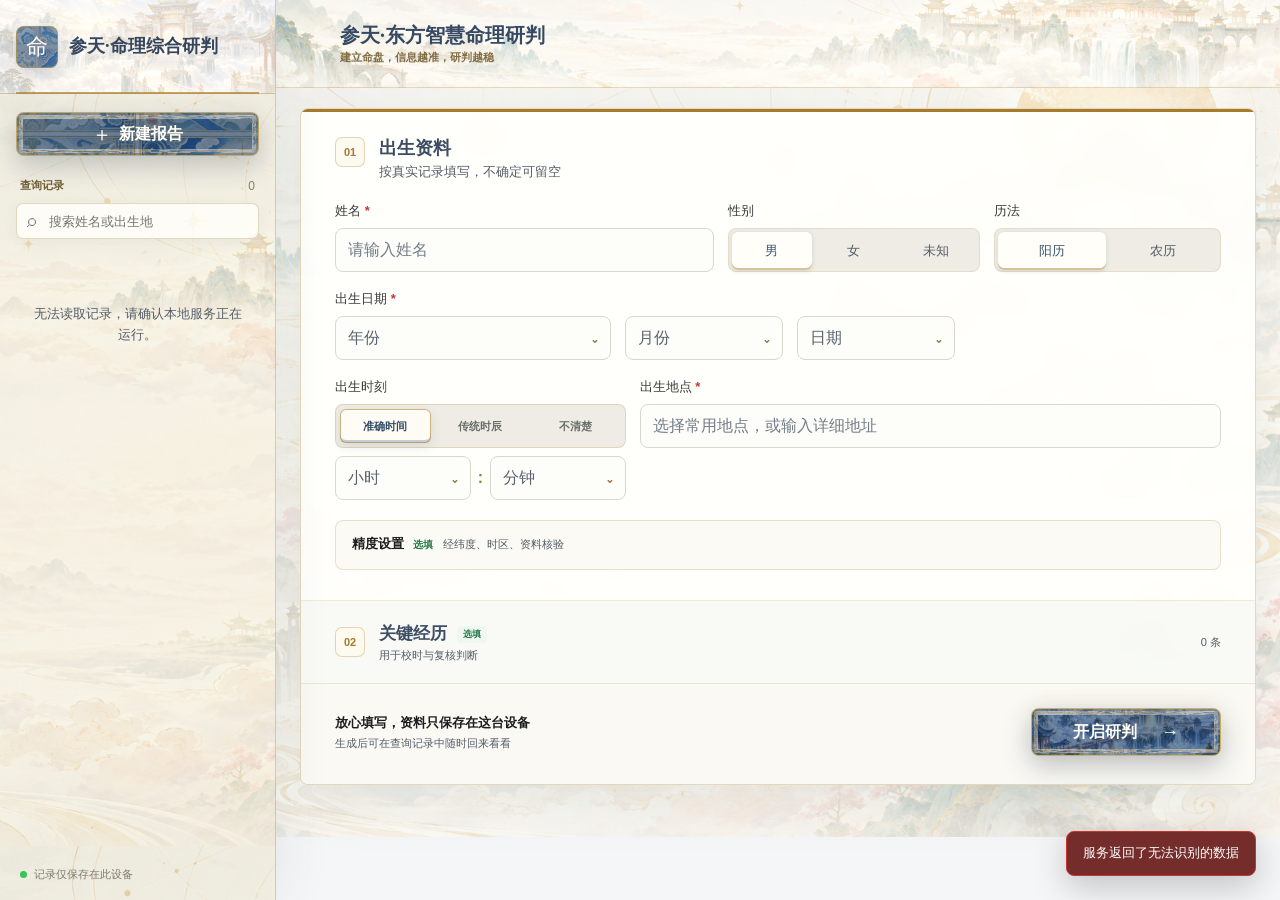
==== commit 5537d92c: "Refine report framing and wheel pickers" ====
--- a/work/mingli-demo/index.html
+++ b/work/mingli-demo/index.html
@@ -5,7 +5,7 @@
     <meta name="viewport" content="width=device-width, initial-scale=1.0" />
     <meta name="theme-color" content="#f7f5ee" />
     <title>参天 · 命理综合研判</title>
-    <link rel="stylesheet" href="./styles.css?v=20260918-16" />
+    <link rel="stylesheet" href="./styles.css?v=20260918-18" />
   </head>
   <body>
     <div class="app-shell">
@@ -41,12 +41,13 @@
             <h1 id="pageTitle">建立命盘，信息越准，研判越稳</h1>
           </div>
           <div class="header-actions" id="reportActions" hidden>
-            <button class="secondary-button" id="editReportButton" type="button">修改资料</button>
+            <button class="secondary-button" id="editReportButton" type="button">修改</button>
           </div>
         </header>
 
         <section class="form-view" id="formView">
           <form id="birthForm" novalidate>
+            <div class="form-error-summary" id="formErrorSummary" role="alert" hidden></div>
             <section class="form-section birth-section" aria-labelledby="identityHeading">
               <div class="section-heading">
                 <span>01</span>
@@ -153,6 +154,7 @@
                 <label class="field full-mobile">
                   <span>出生地点 <b>*</b></span>
                   <input id="birthplace" name="birthplace" required maxlength="160" list="birthplaceOptions" placeholder="选择常用地点，或输入详细地址" autocomplete="off" />
+                  <span class="place-resolution" id="placeResolution" hidden></span>
                   <datalist id="birthplaceOptions"></datalist>
                   <span class="quick-place-label" id="quickPlaceLabel" hidden>常用地点</span>
                   <span class="quick-place-options" id="quickPlaceOptions"></span>
@@ -232,6 +234,7 @@
         </section>
 
         <section class="report-view" id="reportView" hidden>
+          <div class="reading-progress" aria-hidden="true"><span id="readingProgress"></span></div>
           <div class="report-hero" id="reportHero"></div>
           <div class="report-layout">
             <nav class="report-index" id="reportIndex" aria-label="报告目录"></nav>
@@ -256,10 +259,13 @@
           <input id="choiceSearchInput" type="search" placeholder="输入数字快速查找" autocomplete="off" />
         </label>
         <div class="choice-options" id="choiceOptions"></div>
+        <footer class="choice-dialog-footer" id="choiceDialogFooter" hidden>
+          <button class="wheel-confirm-button" id="wheelConfirmButton" type="button">确定</button>
+        </footer>
       </div>
     </dialog>
     <div class="toast" id="toast" role="status" aria-live="polite" hidden></div>
-    <script src="./image-library.js?v=20260918-15"></script>
-    <script src="./app.js?v=20260918-16"></script>
+    <script src="./image-library.js?v=20260918-18"></script>
+    <script src="./app.js?v=20260918-18"></script>
   </body>
 </html>
--- a/work/mingli-demo/styles.css
+++ b/work/mingli-demo/styles.css
@@ -182,18 +182,23 @@
   width: 100%;
   min-height: 44px;
   margin: 18px 0 22px;
-  border: 1px solid rgba(185, 149, 77, 0.5);
+  border: 1px solid rgba(210, 173, 92, 0.88);
   border-radius: var(--radius);
-  color: #344c68;
-  background: rgba(255, 253, 246, 0.76);
-  box-shadow: 0 8px 22px rgba(58, 79, 107, 0.12), inset 0 0 0 3px rgba(255, 253, 246, 0.72);
-  font-weight: 600;
+  color: #fffdf4;
+  background-color: #344f70;
+  background-image: url("./assets/report-four-guides-brocade.png");
+  background-position: center;
+  background-size: 420px auto;
+  background-blend-mode: soft-light;
+  box-shadow: 0 10px 25px rgba(42, 62, 88, 0.24), inset 0 0 0 3px rgba(255, 246, 220, 0.13);
+  font-weight: 700;
   cursor: pointer;
 }
 
 .new-report-button:hover {
-  color: #273f5d;
-  background: rgba(246, 241, 226, 0.94);
+  color: #fffef8;
+  background-color: #294667;
+  box-shadow: 0 12px 28px rgba(42, 62, 88, 0.3), inset 0 0 0 3px rgba(255, 246, 220, 0.18);
 }
 
 .new-report-button::before,
@@ -206,7 +211,7 @@
   border-image-slice: 24%;
   border-image-width: 4px;
   content: "";
-  opacity: 0.78;
+  opacity: 0.58;
   pointer-events: none;
 }
 
@@ -286,7 +291,7 @@
 .history-item {
   position: relative;
   display: grid;
-  grid-template-columns: minmax(0, 1fr) 30px;
+  grid-template-columns: minmax(0, 1fr) 42px;
   align-items: stretch;
   width: 100%;
   min-height: 67px;
@@ -321,8 +326,8 @@
 
 .history-item-delete {
   align-self: center;
-  width: 28px;
-  height: 36px;
+  width: 42px;
+  height: 44px;
   padding: 0;
   border: 0;
   border-left: 1px solid rgba(133, 114, 77, 0.18);
@@ -331,6 +336,27 @@
   cursor: pointer;
   font-size: 17px;
   line-height: 1;
+}
+
+.form-error-summary {
+  position: sticky;
+  top: 96px;
+  margin: 12px auto 0;
+  width: min(1080px, calc(100% - 48px));
+  padding: 11px 14px;
+  border: 1px solid rgba(157, 57, 52, 0.38);
+  border-radius: 7px;
+  color: #752e2b;
+  background: rgba(255, 244, 241, 0.97);
+  box-shadow: 0 8px 24px rgba(91, 42, 39, 0.1);
+  font-size: 13px;
+  font-weight: 650;
+  z-index: 9;
+}
+
+.invalid-field {
+  border-color: #a23b36 !important;
+  box-shadow: 0 0 0 3px rgba(162, 59, 54, 0.12) !important;
 }
 
 .history-item-delete:hover,
@@ -996,6 +1022,18 @@
   font-size: 10px !important;
 }
 
+.place-resolution {
+  display: block;
+  margin-top: 6px;
+  color: #6d6250;
+  font-size: 10px;
+  line-height: 1.45;
+}
+
+.place-resolution.resolved {
+  color: #28675c;
+}
+
 .quick-place-options {
   display: flex !important;
   gap: 6px;
@@ -1305,15 +1343,20 @@
 
 .form-view .primary-button {
   position: relative;
-  border: 1px solid rgba(174, 132, 53, 0.72);
-  color: #344c68;
-  background: rgba(255, 253, 246, 0.84);
-  box-shadow: 0 8px 22px rgba(58, 79, 107, 0.13), inset 0 0 0 3px rgba(255, 253, 246, 0.72);
+  border: 1px solid rgba(220, 181, 94, 0.92);
+  color: #fffdf4;
+  background-color: #334f70;
+  background-image: url("./assets/gallery/celestial-palace-02.png");
+  background-position: center 46%;
+  background-size: cover;
+  background-blend-mode: soft-light;
+  box-shadow: 0 10px 28px rgba(42, 62, 88, 0.28), inset 0 0 0 3px rgba(255, 244, 214, 0.14), 0 0 20px rgba(185, 147, 72, 0.13);
 }
 
 .form-view .primary-button:hover {
-  color: #273f5d;
-  background: rgba(246, 241, 226, 0.96);
+  color: #fff;
+  background-color: #294667;
+  box-shadow: 0 13px 32px rgba(42, 62, 88, 0.34), inset 0 0 0 3px rgba(255, 244, 214, 0.2), 0 0 24px rgba(185, 147, 72, 0.18);
 }
 
 .form-view .primary-button > span,
@@ -1344,7 +1387,27 @@
 
 .report-view {
   padding-bottom: 80px;
-  background: #fbfcfe url("./assets/celestial-page-pattern.png") center top / 100% auto fixed repeat-y;
+  background: #f1ede2 url("./assets/celestial-page-pattern.png") center top / 100% auto fixed repeat-y;
+  background-blend-mode: screen;
+}
+
+.reading-progress {
+  position: fixed;
+  top: 90px;
+  right: 0;
+  left: var(--sidebar-width);
+  height: 3px;
+  background: rgba(167, 122, 44, 0.12);
+  pointer-events: none;
+  z-index: 12;
+}
+
+.reading-progress span {
+  display: block;
+  width: 0;
+  height: 100%;
+  background: #a77a2c;
+  transition: width 80ms linear;
 }
 
 .report-hero {
@@ -1421,7 +1484,8 @@
 }
 
 .pillar-cell span,
-.pillar-cell strong {
+.pillar-cell strong,
+.pillar-cell small {
   display: block;
 }
 
@@ -1436,6 +1500,18 @@
   font-family: "Kaiti SC", "STKaiti", var(--report-display);
   font-size: 25px;
   font-weight: 500;
+}
+
+.pillar-cell small {
+  margin-top: 4px;
+  color: #7d6030;
+  font-size: 9px;
+  line-height: 1.2;
+}
+
+.pillar-cell.has-variant {
+  border-color: rgba(167, 122, 44, 0.5);
+  background: rgba(255, 251, 238, 0.86);
 }
 
 .report-facts {
@@ -1479,8 +1555,282 @@
   background: var(--blue-soft);
 }
 
+.report-index a.active {
+  border-left-color: #a77a2c;
+  color: #304a68;
+  background: rgba(245, 239, 222, 0.8);
+  font-weight: 700;
+}
+
 .report-content {
   min-width: 0;
+}
+
+.reading-modes {
+  display: grid;
+  grid-template-columns: repeat(3, 1fr);
+  gap: 4px;
+  margin-bottom: 24px;
+  padding: 4px;
+  border: 1px solid rgba(167, 122, 44, 0.28);
+  border-radius: 7px;
+  background: rgba(248, 246, 237, 0.9);
+}
+
+.reading-mode-button {
+  min-height: 38px;
+  border: 0;
+  border-radius: 5px;
+  color: #626b78;
+  background: transparent;
+  cursor: pointer;
+  font-size: 12px;
+  font-weight: 650;
+}
+
+.reading-mode-button.active {
+  color: #304967;
+  background: rgba(255, 254, 249, 0.98);
+  box-shadow: 0 3px 12px rgba(54, 73, 96, 0.12), inset 0 0 0 1px rgba(167, 122, 44, 0.32);
+}
+
+.report-claims {
+  margin: 0 0 30px;
+  padding: 20px;
+  border-top: 2px solid rgba(78, 116, 142, 0.72);
+  border-bottom: 1px solid rgba(78, 116, 142, 0.24);
+  background: rgba(248, 251, 250, 0.88);
+}
+
+.report-claims-heading {
+  display: flex;
+  align-items: baseline;
+  gap: 10px;
+  margin-bottom: 14px;
+}
+
+.report-claims-heading span {
+  color: #304967;
+  font-family: var(--report-display);
+  font-size: 18px;
+  font-weight: 700;
+}
+
+.report-claims-heading small {
+  color: #70654f;
+  font-size: 10px;
+}
+
+.report-claims-list {
+  display: grid;
+  gap: 8px;
+}
+
+.report-claim {
+  border: 1px solid rgba(87, 111, 131, 0.2);
+  border-radius: 6px;
+  background: rgba(255, 255, 252, 0.8);
+}
+
+.report-claim summary {
+  display: flex;
+  align-items: center;
+  justify-content: space-between;
+  gap: 16px;
+  min-height: 58px;
+  padding: 10px 13px;
+  cursor: pointer;
+  list-style: none;
+}
+
+.report-claim summary::-webkit-details-marker {
+  display: none;
+}
+
+.report-claim summary small,
+.report-claim summary strong {
+  display: block;
+}
+
+.report-claim summary small {
+  margin-bottom: 3px;
+  color: #6b7480;
+  font-size: 9px;
+}
+
+.report-claim summary strong {
+  color: #2b3f58;
+  font-size: 13px;
+  line-height: 1.5;
+}
+
+.report-claim summary em {
+  flex: 0 0 auto;
+  color: #876b36;
+  font-size: 10px;
+  font-style: normal;
+}
+
+.report-claim-body {
+  padding: 4px 13px 13px;
+  border-top: 1px solid rgba(87, 111, 131, 0.14);
+}
+
+.report-claim-body p {
+  margin: 9px 0 0;
+  color: #4d5865;
+  font-size: 11px;
+  line-height: 1.65;
+}
+
+.report-claim-body b {
+  margin-right: 8px;
+  color: #376178;
+}
+
+.luck-cycle-panel {
+  margin-bottom: 30px;
+  border: 1px solid rgba(167, 122, 44, 0.3);
+  border-radius: 7px;
+  background: rgba(253, 250, 241, 0.86);
+}
+
+.luck-cycle-panel summary {
+  display: flex;
+  align-items: center;
+  justify-content: space-between;
+  gap: 12px;
+  min-height: 56px;
+  padding: 12px 15px;
+  cursor: pointer;
+}
+
+.luck-cycle-panel summary strong {
+  color: #354b67;
+  font-family: var(--report-display);
+}
+
+.luck-cycle-panel summary span {
+  color: #756342;
+  font-size: 10px;
+}
+
+.luck-cycle-track {
+  display: grid;
+  grid-template-columns: repeat(4, 1fr);
+  gap: 6px;
+  padding: 14px 15px 8px;
+  border-top: 1px solid rgba(167, 122, 44, 0.18);
+}
+
+.luck-cycle-track div {
+  padding: 9px 6px;
+  border: 1px solid rgba(111, 123, 132, 0.2);
+  background: rgba(255, 255, 252, 0.7);
+  text-align: center;
+}
+
+.luck-cycle-track div.current {
+  border-color: rgba(167, 122, 44, 0.68);
+  background: #fff8e9;
+}
+
+.luck-cycle-track strong,
+.luck-cycle-track span {
+  display: block;
+}
+
+.luck-cycle-track strong {
+  color: #304967;
+}
+
+.luck-cycle-track span {
+  margin-top: 3px;
+  color: #69717a;
+  font-size: 9px;
+}
+
+.luck-cycle-panel > p {
+  margin: 6px 15px 14px;
+  color: #6a6255;
+  font-size: 10px;
+  line-height: 1.6;
+}
+
+.technical-snapshot-panel {
+  margin-bottom: 30px;
+  border: 1px solid rgba(76, 98, 121, 0.25);
+  border-radius: 7px;
+  background: rgba(247, 249, 249, 0.9);
+}
+
+.technical-snapshot-panel summary {
+  display: flex;
+  align-items: center;
+  justify-content: space-between;
+  gap: 12px;
+  min-height: 56px;
+  padding: 12px 15px;
+  cursor: pointer;
+}
+
+.technical-snapshot-panel summary strong {
+  color: #344a64;
+  font-family: var(--report-display);
+}
+
+.technical-snapshot-panel summary span {
+  color: #687481;
+  font-size: 10px;
+}
+
+.technical-snapshot-grid {
+  display: grid;
+  grid-template-columns: repeat(2, minmax(0, 1fr));
+  border-top: 1px solid rgba(76, 98, 121, 0.16);
+}
+
+.technical-snapshot-grid div {
+  padding: 12px 15px;
+  border-right: 1px solid rgba(76, 98, 121, 0.12);
+  border-bottom: 1px solid rgba(76, 98, 121, 0.12);
+}
+
+.technical-snapshot-grid span,
+.technical-snapshot-grid strong {
+  display: block;
+}
+
+.technical-snapshot-grid span {
+  color: #6a7580;
+  font-size: 9px;
+}
+
+.technical-snapshot-grid strong {
+  margin-top: 4px;
+  color: #364553;
+  font-size: 11px;
+  font-weight: 600;
+  line-height: 1.55;
+}
+
+.report-layout[data-read-mode="summary"] {
+  grid-template-columns: minmax(0, 760px);
+  justify-content: center;
+}
+
+.report-layout[data-read-mode="summary"] .report-index,
+.report-content[data-read-mode="summary"] .technical-snapshot-panel,
+.report-content[data-read-mode="summary"] .report-section,
+.report-content[data-read-mode="summary"] .disclosure {
+  display: none;
+}
+
+.report-content[data-read-mode="focused"] .technical-snapshot-panel,
+.report-content[data-read-mode="focused"] .technical-cue,
+.report-content[data-read-mode="focused"] .section-note,
+.report-content[data-read-mode="focused"] .report-story p:nth-child(n + 2) {
+  display: none;
 }
 
 .report-highlights {
@@ -1618,6 +1968,38 @@
   overflow: hidden;
 }
 
+.foundation-footer {
+  margin-top: 46px;
+  padding-top: 26px;
+  border-top: 1px solid rgba(168, 128, 51, 0.34);
+}
+
+.foundation-footer-heading {
+  display: flex;
+  align-items: baseline;
+  gap: 10px;
+  margin-bottom: 12px;
+}
+
+.foundation-footer-heading span {
+  color: #92702e;
+  font-size: 10px;
+  font-weight: 750;
+}
+
+.foundation-footer-heading strong {
+  color: #30445d;
+  font-family: var(--report-display);
+  font-size: 20px;
+}
+
+.foundation-footer .foundation-panel {
+  margin-bottom: 0;
+  border-color: rgba(174, 137, 65, 0.42);
+  background: rgba(255, 254, 249, 0.92);
+  box-shadow: 0 12px 32px rgba(52, 70, 93, 0.08);
+}
+
 .foundation-panel summary {
   display: flex;
   align-items: center;
@@ -2242,6 +2624,115 @@
   padding: 0 8px 8px;
   overflow-y: auto;
   overscroll-behavior: contain;
+}
+
+.choice-dialog.wheel-mode {
+  width: min(500px, calc(100vw - 32px));
+  max-height: none;
+}
+
+.choice-dialog.wheel-mode .choice-dialog-shell {
+  max-height: none;
+}
+
+.wheel-picker {
+  position: relative;
+  display: grid;
+  grid-template-columns: repeat(3, minmax(0, 1fr));
+  gap: 8px;
+  margin: 16px 6px 0;
+  padding: 0;
+  overflow: visible;
+}
+
+.wheel-dialog-time .wheel-picker,
+.wheel-picker:has(.wheel-column:nth-child(2):last-child) {
+  grid-template-columns: repeat(2, minmax(0, 1fr));
+  padding: 0 48px;
+}
+
+.wheel-column-label {
+  display: block;
+  margin-bottom: 7px;
+  color: #8b6c35;
+  font-size: 10px;
+  font-weight: 700;
+  text-align: center;
+}
+
+.wheel-frame {
+  position: relative;
+  height: 220px;
+  border-top: 1px solid rgba(179, 143, 71, 0.22);
+  border-bottom: 1px solid rgba(179, 143, 71, 0.22);
+  overflow: hidden;
+  -webkit-mask-image: linear-gradient(to bottom, transparent, #000 22%, #000 78%, transparent);
+  mask-image: linear-gradient(to bottom, transparent, #000 22%, #000 78%, transparent);
+}
+
+.wheel-focus-line {
+  position: absolute;
+  top: 88px;
+  right: 0;
+  left: 0;
+  height: 44px;
+  border-top: 1px solid rgba(183, 141, 55, 0.72);
+  border-bottom: 1px solid rgba(183, 141, 55, 0.72);
+  background: rgba(240, 232, 209, 0.38);
+  box-shadow: inset 0 0 18px rgba(193, 151, 67, 0.08);
+  pointer-events: none;
+  z-index: 1;
+}
+
+.wheel-scroller {
+  height: 220px;
+  padding: 88px 0;
+  overflow-y: auto;
+  overscroll-behavior: contain;
+  scroll-behavior: smooth;
+  scroll-snap-type: y mandatory;
+  scrollbar-width: none;
+}
+
+.wheel-scroller::-webkit-scrollbar {
+  display: none;
+}
+
+.wheel-option {
+  display: block;
+  width: 100%;
+  height: 44px;
+  padding: 0 4px;
+  border: 0;
+  color: #78808b;
+  background: transparent;
+  cursor: pointer;
+  font-family: var(--report-display);
+  font-size: 14px;
+  scroll-snap-align: center;
+  transition: color 120ms ease, font-size 120ms ease;
+}
+
+.wheel-option.selected {
+  color: #263d58;
+  font-size: 18px;
+  font-weight: 700;
+}
+
+.choice-dialog-footer {
+  padding: 14px 6px 4px;
+}
+
+.wheel-confirm-button {
+  width: 100%;
+  min-height: 42px;
+  border: 1px solid rgba(207, 169, 85, 0.88);
+  border-radius: 6px;
+  color: #fffdf4;
+  background: #344f70;
+  box-shadow: inset 0 0 0 3px rgba(255, 247, 224, 0.1), 0 7px 18px rgba(42, 62, 88, 0.18);
+  cursor: pointer;
+  font-weight: 700;
 }
 
 .choice-option {
@@ -2322,6 +2813,10 @@
     margin-right: 12px;
   }
 
+  .reading-progress {
+    left: 0;
+  }
+
   .stage-header {
     padding-right: 24px;
     padding-left: 24px;
@@ -2358,6 +2853,15 @@
     min-height: 76px;
   }
 
+  .reading-progress {
+    top: 73px;
+  }
+
+  .form-error-summary {
+    top: 78px;
+    width: calc(100% - 32px);
+  }
+
   .stage-header.report-mode h1 {
     max-width: calc(100vw - 104px);
     font-size: 18px;
@@ -2383,7 +2887,9 @@
   }
 
   .header-actions .secondary-button {
-    display: none;
+    min-height: 38px;
+    padding: 0 11px;
+    font-size: 12px;
   }
 
   .header-actions {
@@ -2539,6 +3045,34 @@
     padding-top: 24px;
   }
 
+  .reading-modes {
+    margin-bottom: 18px;
+  }
+
+  .report-claims,
+  .report-highlights {
+    margin-right: -4px;
+    margin-left: -4px;
+    padding: 16px;
+  }
+
+  .report-claims-heading {
+    display: block;
+  }
+
+  .report-claims-heading small {
+    display: block;
+    margin-top: 4px;
+  }
+
+  .luck-cycle-track {
+    grid-template-columns: repeat(2, 1fr);
+  }
+
+  .technical-snapshot-grid {
+    grid-template-columns: 1fr;
+  }
+
   .highlights-grid {
     grid-template-columns: repeat(2, minmax(0, 1fr));
   }
@@ -2666,6 +3200,11 @@
     display: none !important;
   }
 
+  .reading-progress,
+  .reading-modes {
+    display: none !important;
+  }
+
   .app-shell,
   .main-stage,
   .report-view {
